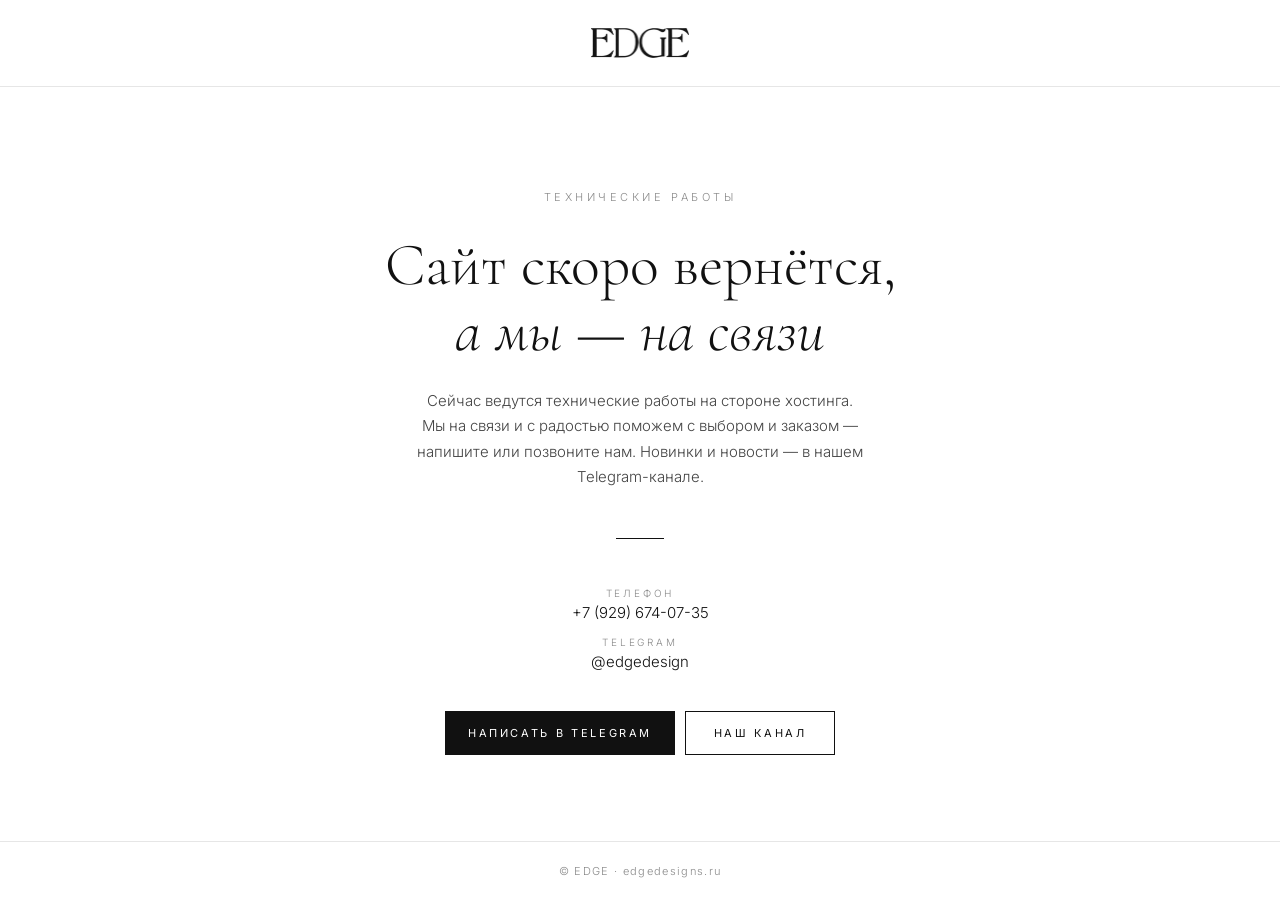
==== index.html @ c00a88f0 "Use EDGE logo image in header" ====
<!doctype html>
<html lang="ru">
<head>
<meta charset="utf-8">
<meta name="viewport" content="width=device-width, initial-scale=1">
<title>EDGE — сайт скоро вернётся</title>
<meta name="description" content="EDGE — бренд женской одежды. Сайт временно на технических работах, мы на связи.">
<link rel="preconnect" href="https://fonts.googleapis.com">
<link rel="preconnect" href="https://fonts.gstatic.com" crossorigin>
<link href="https://fonts.googleapis.com/css2?family=Cormorant+Garamond:wght@300;400;500&family=Inter:wght@300;400;500&display=swap" rel="stylesheet">
<style>
  :root {
    --bg: #ffffff;
    --ink: #111111;
    --muted: #8a8a8a;
    --line: #e6e6e6;
    --serif: "Cormorant Garamond", "Times New Roman", Georgia, serif;
    --sans: "Inter", -apple-system, "Segoe UI", Roboto, Arial, sans-serif;
  }
  * { box-sizing: border-box; margin: 0; padding: 0; }
  html, body { height: 100%; }
  body {
    background: var(--bg);
    color: var(--ink);
    font-family: var(--sans);
    font-weight: 300;
    -webkit-font-smoothing: antialiased;
    display: flex;
    flex-direction: column;
    min-height: 100vh;
  }
  a { color: inherit; text-decoration: none; }

  header {
    display: flex;
    justify-content: center;
    padding: 28px 16px;
    border-bottom: 1px solid var(--line);
  }
  .logo { display: block; line-height: 0; }
  .logo img { display: block; height: 30px; width: auto; }

  main {
    flex: 1;
    display: flex;
    flex-direction: column;
    align-items: center;
    justify-content: center;
    text-align: center;
    padding: 72px 16px 56px;
  }
  .eyebrow {
    font-size: 11px;
    letter-spacing: 0.32em;
    text-transform: uppercase;
    color: var(--muted);
    margin-bottom: 28px;
  }
  h1 {
    font-family: var(--serif);
    font-weight: 300;
    font-size: clamp(34px, 6vw, 60px);
    line-height: 1.1;
    max-width: 14em;
  }
  h1 em { font-style: italic; }
  .lead {
    margin-top: 24px;
    max-width: 30em;
    font-size: 15px;
    line-height: 1.7;
    color: #444;
  }
  .rule {
    width: 48px;
    height: 1px;
    background: var(--ink);
    margin: 48px auto;
  }

  /* Контакты. Ненужные пункты просто удалить. */
  .contacts {
    display: grid;
    gap: 14px;
    font-size: 15px;
  }
  .contacts .label {
    display: block;
    font-size: 10px;
    letter-spacing: 0.28em;
    text-transform: uppercase;
    color: var(--muted);
    margin-bottom: 4px;
  }
  .contacts a { border-bottom: 1px solid transparent; transition: border-color .2s; }
  .contacts a:hover { border-color: var(--ink); }

  .buttons {
    display: flex;
    flex-wrap: wrap;
    justify-content: center;
    gap: 10px;
    margin-top: 40px;
  }
  .btn {
    display: inline-block;
    min-width: 150px;
    padding: 14px 22px;
    border: 1px solid var(--ink);
    font-size: 11px;
    font-weight: 400;
    letter-spacing: 0.24em;
    text-transform: uppercase;
    transition: background .2s, color .2s;
  }
  .btn:hover, .btn.primary { background: var(--ink); color: var(--bg); }
  .btn.primary:hover { background: var(--bg); color: var(--ink); }

  footer {
    border-top: 1px solid var(--line);
    padding: 22px 16px;
    text-align: center;
    font-size: 11px;
    letter-spacing: 0.12em;
    color: var(--muted);
  }

  @media (max-width: 480px) {
    header { padding: 22px 16px; }
    .logo img { height: 26px; }
    main { padding: 56px 16px 44px; }
    .rule { margin: 40px auto; }
    .btn { flex: 1 1 100%; }
  }
</style>
</head>
<body>

<header>
  <a class="logo" href="/"><img src="/logo.png" alt="EDGE" width="98" height="30"></a>
</header>

<main>
  <p class="eyebrow">Технические работы</p>
  <h1>Сайт скоро вернётся, <em>а&nbsp;мы&nbsp;—&nbsp;на&nbsp;связи</em></h1>
  <p class="lead">
    Сейчас ведутся технические работы на стороне хостинга. Мы на связи
    и с радостью поможем с выбором и заказом — напишите или позвоните нам.
    Новинки и новости — в нашем Telegram-канале.
  </p>

  <div class="rule"></div>

  <div class="contacts">
    <div>
      <span class="label">Телефон</span>
      <a href="tel:+79296740735">+7 (929) 674-07-35</a>
    </div>
    <div>
      <span class="label">Telegram</span>
      <a href="https://t.me/edgedesign" target="_blank" rel="noopener">@edgedesign</a>
    </div>
  </div>

  <div class="buttons">
    <a class="btn primary" href="https://t.me/edgedesign" target="_blank" rel="noopener">Написать в Telegram</a>
    <a class="btn" href="https://t.me/edge_design" target="_blank" rel="noopener">Наш канал</a>  </div>
</main>

<footer>© EDGE · edgedesigns.ru</footer>

</body>
</html>
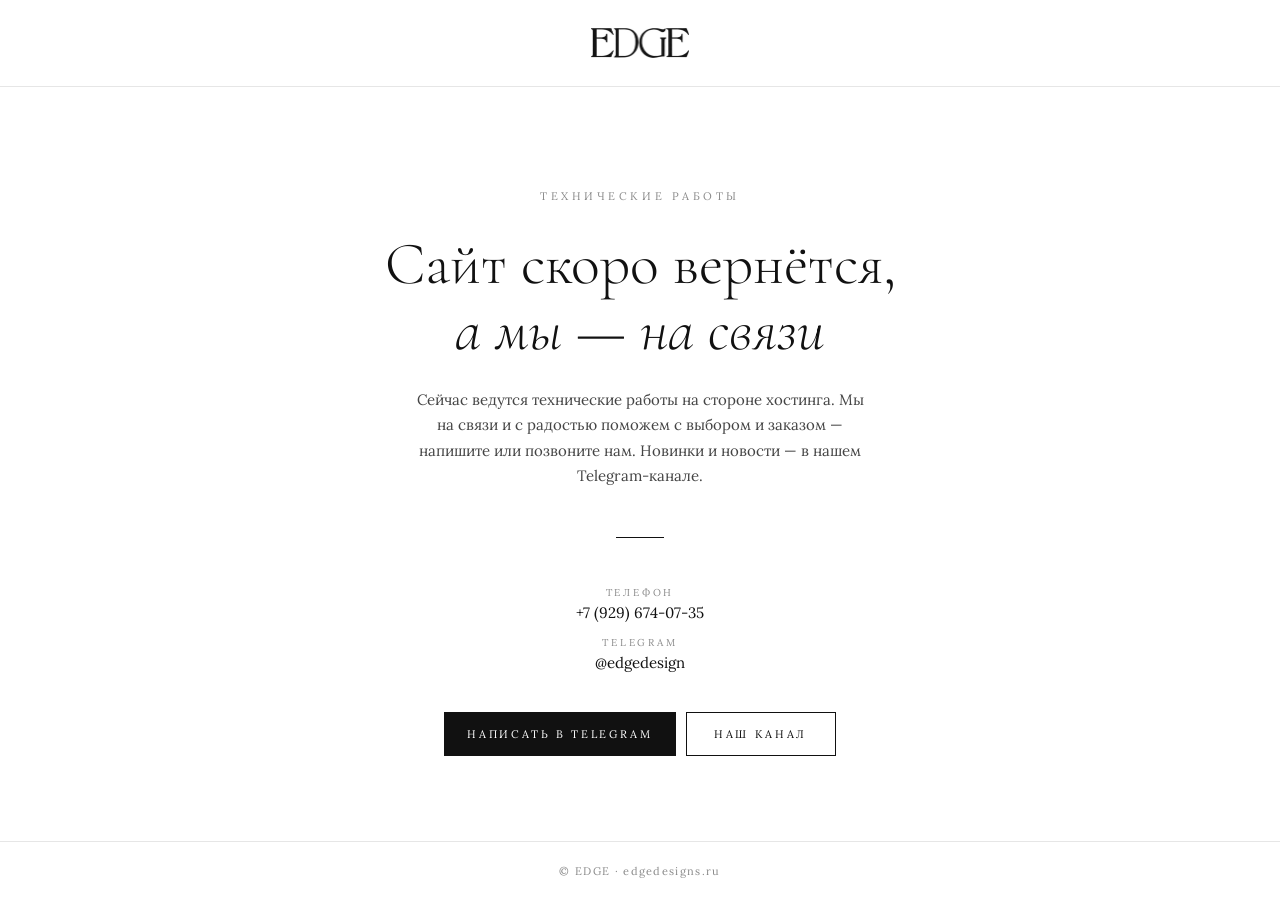
==== commit 29a181bf: "Brand fonts: Lora body, Manuscript headings" ====
--- a/index.html
+++ b/index.html
@@ -7,15 +7,22 @@
 <meta name="description" content="EDGE — бренд женской одежды. Сайт временно на технических работах, мы на связи.">
 <link rel="preconnect" href="https://fonts.googleapis.com">
 <link rel="preconnect" href="https://fonts.gstatic.com" crossorigin>
-<link href="https://fonts.googleapis.com/css2?family=Cormorant+Garamond:wght@300;400;500&family=Inter:wght@300;400;500&display=swap" rel="stylesheet">
+<link href="https://fonts.googleapis.com/css2?family=Cormorant+Garamond:ital,wght@0,300;1,300&family=Lora:ital,wght@0,400;0,500;1,400&display=swap" rel="stylesheet">
 <style>
+  /* Фирменный шрифт заголовков. Файлы положить в /fonts/ — пока их нет, работает запасной Cormorant. */
+  @font-face {
+    font-family: "Manuscript";
+    src: url("/fonts/Manuscript.woff2") format("woff2"),
+         url("/fonts/Manuscript.woff") format("woff");
+    font-display: swap;
+  }
   :root {
     --bg: #ffffff;
     --ink: #111111;
     --muted: #8a8a8a;
     --line: #e6e6e6;
-    --serif: "Cormorant Garamond", "Times New Roman", Georgia, serif;
-    --sans: "Inter", -apple-system, "Segoe UI", Roboto, Arial, sans-serif;
+    --serif: "Manuscript", "Cormorant Garamond", "Times New Roman", Georgia, serif;
+    --sans: "Lora", Georgia, "Times New Roman", serif;
   }
   * { box-sizing: border-box; margin: 0; padding: 0; }
   html, body { height: 100%; }
@@ -23,7 +30,7 @@
     background: var(--bg);
     color: var(--ink);
     font-family: var(--sans);
-    font-weight: 300;
+    font-weight: 400;
     -webkit-font-smoothing: antialiased;
     display: flex;
     flex-direction: column;
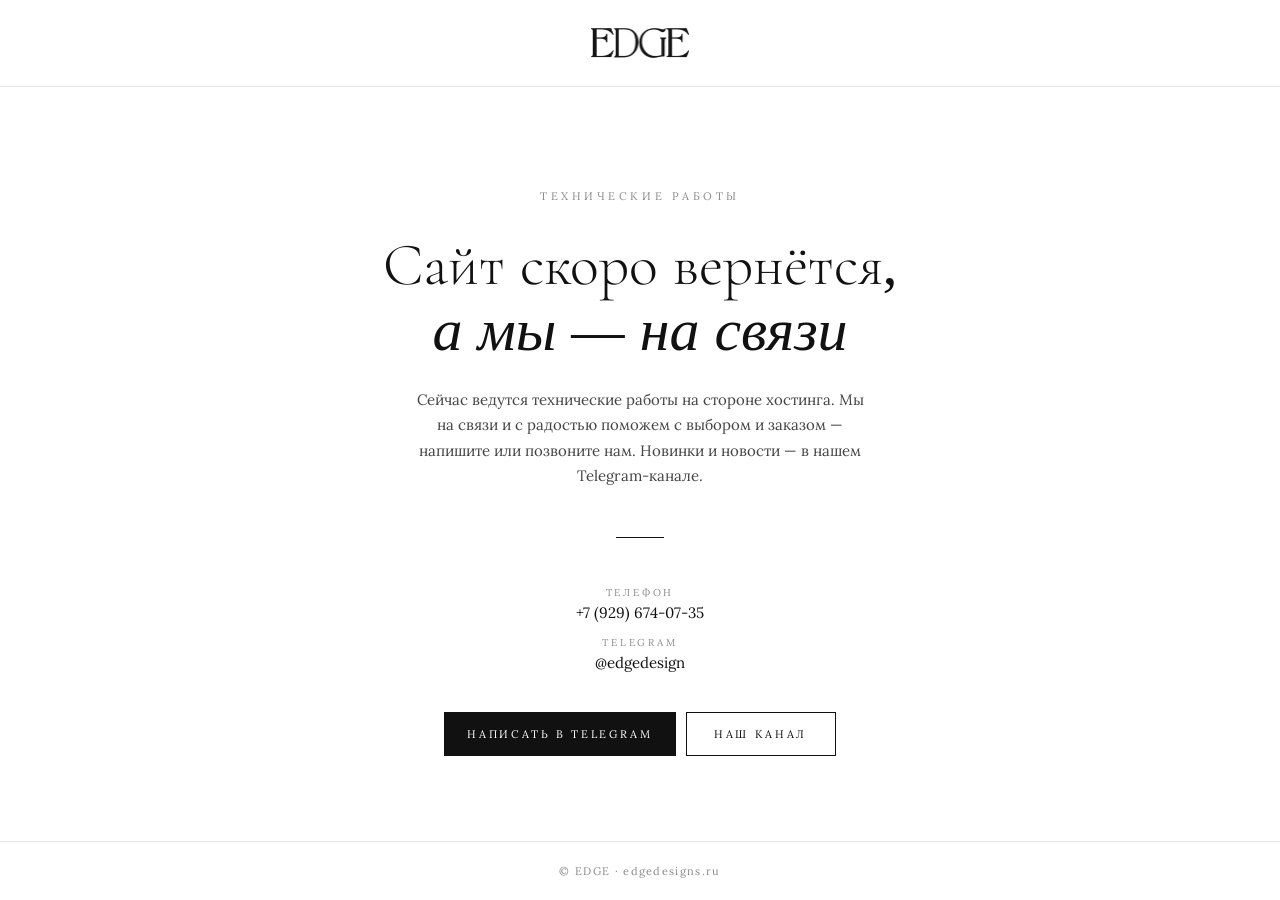
==== commit 36706c43: "Self-host Lora and Cormorant fonts" ====
--- a/index.html
+++ b/index.html
@@ -5,9 +5,8 @@
 <meta name="viewport" content="width=device-width, initial-scale=1">
 <title>EDGE — сайт скоро вернётся</title>
 <meta name="description" content="EDGE — бренд женской одежды. Сайт временно на технических работах, мы на связи.">
-<link rel="preconnect" href="https://fonts.googleapis.com">
-<link rel="preconnect" href="https://fonts.gstatic.com" crossorigin>
-<link href="https://fonts.googleapis.com/css2?family=Cormorant+Garamond:ital,wght@0,300;1,300&family=Lora:ital,wght@0,400;0,500;1,400&display=swap" rel="stylesheet">
+<!-- Шрифты лежат на самом сайте, без Google Fonts — так быстрее и надёжнее из РФ -->
+<link rel="stylesheet" href="/fonts/fonts.css">
 <style>
   /* Фирменный шрифт заголовков. Файлы положить в /fonts/ — пока их нет, работает запасной Cormorant. */
   @font-face {
--- a/fonts/fonts.css
+++ b/fonts/fonts.css
@@ -0,0 +1,72 @@
+/* cyrillic */
+@font-face {
+  font-family: 'Cormorant Garamond';
+  font-style: italic;
+  font-weight: 300;
+  font-display: swap;
+  src: url(/fonts/CormorantGaramond-italic-300-cyrillic.woff2) format('woff2');
+  unicode-range: U+0301, U+0400-045F, U+0490-0491, U+04B0-04B1, U+2116;
+}
+/* latin */
+@font-face {
+  font-family: 'Cormorant Garamond';
+  font-style: italic;
+  font-weight: 300;
+  font-display: swap;
+  src: url(/fonts/CormorantGaramond-italic-300-latin.woff2) format('woff2');
+  unicode-range: U+0000-00FF, U+0131, U+0152-0153, U+02BB-02BC, U+02C6, U+02DA, U+02DC, U+0304, U+0308, U+0329, U+2000-206F, U+20AC, U+2122, U+2191, U+2193, U+2212, U+2215, U+FEFF, U+FFFD;
+}
+/* cyrillic */
+@font-face {
+  font-family: 'Cormorant Garamond';
+  font-style: normal;
+  font-weight: 300;
+  font-display: swap;
+  src: url(/fonts/CormorantGaramond-normal-300-cyrillic.woff2) format('woff2');
+  unicode-range: U+0301, U+0400-045F, U+0490-0491, U+04B0-04B1, U+2116;
+}
+/* latin */
+@font-face {
+  font-family: 'Cormorant Garamond';
+  font-style: normal;
+  font-weight: 300;
+  font-display: swap;
+  src: url(/fonts/CormorantGaramond-normal-300-latin.woff2) format('woff2');
+  unicode-range: U+0000-00FF, U+0131, U+0152-0153, U+02BB-02BC, U+02C6, U+02DA, U+02DC, U+0304, U+0308, U+0329, U+2000-206F, U+20AC, U+2122, U+2191, U+2193, U+2212, U+2215, U+FEFF, U+FFFD;
+}
+/* cyrillic */
+@font-face {
+  font-family: 'Lora';
+  font-style: italic;
+  font-weight: 400;
+  font-display: swap;
+  src: url(/fonts/Lora-italic-400-cyrillic.woff2) format('woff2');
+  unicode-range: U+0301, U+0400-045F, U+0490-0491, U+04B0-04B1, U+2116;
+}
+/* latin */
+@font-face {
+  font-family: 'Lora';
+  font-style: italic;
+  font-weight: 400;
+  font-display: swap;
+  src: url(/fonts/Lora-italic-400-latin.woff2) format('woff2');
+  unicode-range: U+0000-00FF, U+0131, U+0152-0153, U+02BB-02BC, U+02C6, U+02DA, U+02DC, U+0304, U+0308, U+0329, U+2000-206F, U+20AC, U+2122, U+2191, U+2193, U+2212, U+2215, U+FEFF, U+FFFD;
+}
+/* cyrillic */
+@font-face {
+  font-family: 'Lora';
+  font-style: normal;
+  font-weight: 400 500;
+  font-display: swap;
+  src: url(/fonts/Lora-normal-400-500-cyrillic.woff2) format('woff2');
+  unicode-range: U+0301, U+0400-045F, U+0490-0491, U+04B0-04B1, U+2116;
+}
+/* latin */
+@font-face {
+  font-family: 'Lora';
+  font-style: normal;
+  font-weight: 400 500;
+  font-display: swap;
+  src: url(/fonts/Lora-normal-400-500-latin.woff2) format('woff2');
+  unicode-range: U+0000-00FF, U+0131, U+0152-0153, U+02BB-02BC, U+02C6, U+02DA, U+02DC, U+0304, U+0308, U+0329, U+2000-206F, U+20AC, U+2122, U+2191, U+2193, U+2212, U+2215, U+FEFF, U+FFFD;
+}
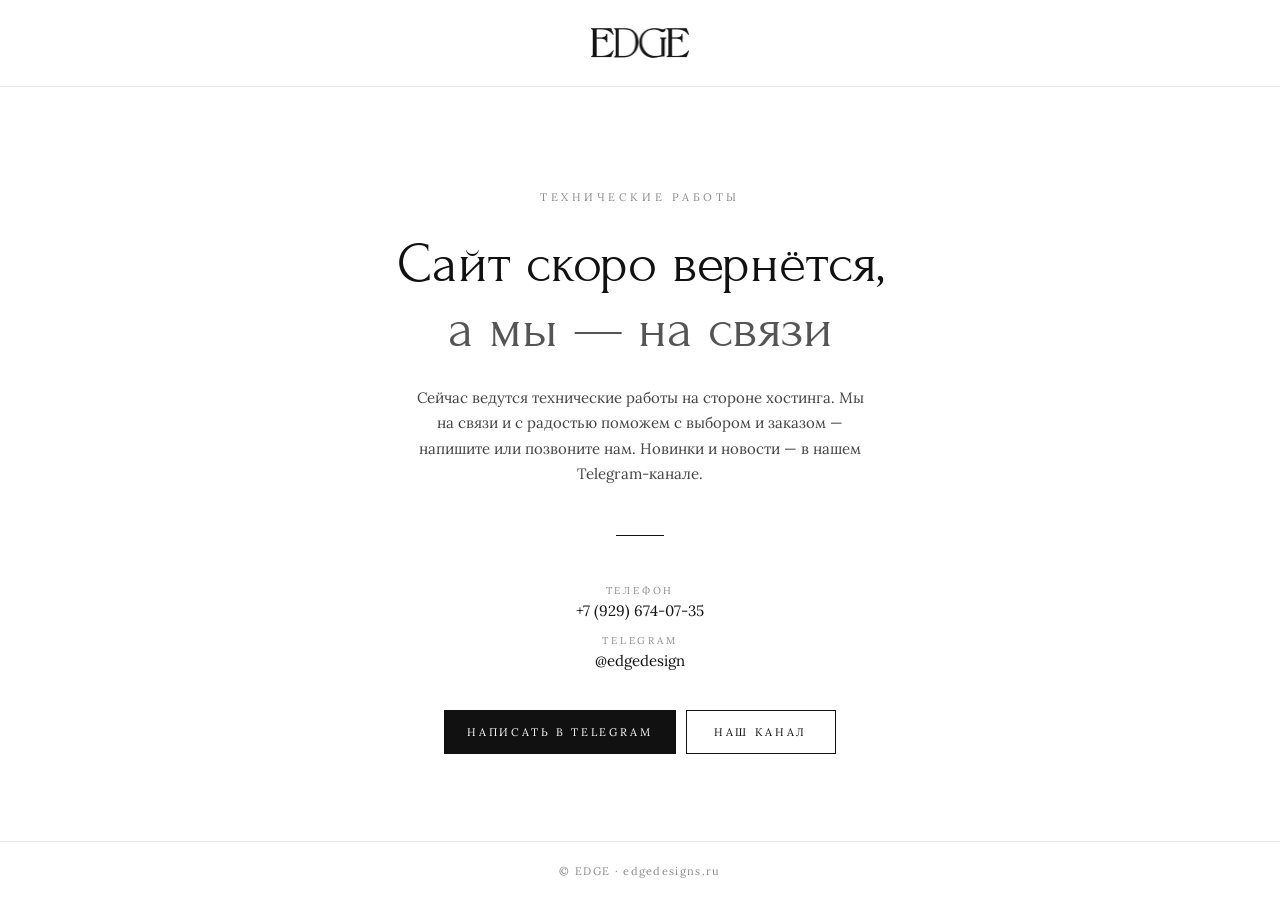
==== commit c4cf627b: "Headings in Forum, drop Cormorant" ====
--- a/index.html
+++ b/index.html
@@ -8,19 +8,12 @@
 <!-- Шрифты лежат на самом сайте, без Google Fonts — так быстрее и надёжнее из РФ -->
 <link rel="stylesheet" href="/fonts/fonts.css">
 <style>
-  /* Фирменный шрифт заголовков. Файлы положить в /fonts/ — пока их нет, работает запасной Cormorant. */
-  @font-face {
-    font-family: "Manuscript";
-    src: url("/fonts/Manuscript.woff2") format("woff2"),
-         url("/fonts/Manuscript.woff") format("woff");
-    font-display: swap;
-  }
   :root {
     --bg: #ffffff;
     --ink: #111111;
     --muted: #8a8a8a;
     --line: #e6e6e6;
-    --serif: "Manuscript", "Cormorant Garamond", "Times New Roman", Georgia, serif;
+    --serif: "Forum", "Times New Roman", Georgia, serif;
     --sans: "Lora", Georgia, "Times New Roman", serif;
   }
   * { box-sizing: border-box; margin: 0; padding: 0; }
@@ -64,12 +57,12 @@
   }
   h1 {
     font-family: var(--serif);
-    font-weight: 300;
-    font-size: clamp(34px, 6vw, 60px);
-    line-height: 1.1;
+    font-weight: 400;
+    font-size: clamp(32px, 5.6vw, 56px);
+    line-height: 1.15;
     max-width: 14em;
   }
-  h1 em { font-style: italic; }
+  h1 em { font-style: normal; color: #555; } /* у Forum нет курсива */
   .lead {
     margin-top: 24px;
     max-width: 30em;
--- a/fonts/fonts.css
+++ b/fonts/fonts.css
@@ -1,37 +1,19 @@
 /* cyrillic */
 @font-face {
-  font-family: 'Cormorant Garamond';
-  font-style: italic;
-  font-weight: 300;
+  font-family: 'Forum';
+  font-style: normal;
+  font-weight: 400;
   font-display: swap;
-  src: url(/fonts/CormorantGaramond-italic-300-cyrillic.woff2) format('woff2');
+  src: url(/fonts/Forum-normal-400-cyrillic.woff2) format('woff2');
   unicode-range: U+0301, U+0400-045F, U+0490-0491, U+04B0-04B1, U+2116;
 }
 /* latin */
 @font-face {
-  font-family: 'Cormorant Garamond';
-  font-style: italic;
-  font-weight: 300;
+  font-family: 'Forum';
+  font-style: normal;
+  font-weight: 400;
   font-display: swap;
-  src: url(/fonts/CormorantGaramond-italic-300-latin.woff2) format('woff2');
-  unicode-range: U+0000-00FF, U+0131, U+0152-0153, U+02BB-02BC, U+02C6, U+02DA, U+02DC, U+0304, U+0308, U+0329, U+2000-206F, U+20AC, U+2122, U+2191, U+2193, U+2212, U+2215, U+FEFF, U+FFFD;
-}
-/* cyrillic */
-@font-face {
-  font-family: 'Cormorant Garamond';
-  font-style: normal;
-  font-weight: 300;
-  font-display: swap;
-  src: url(/fonts/CormorantGaramond-normal-300-cyrillic.woff2) format('woff2');
-  unicode-range: U+0301, U+0400-045F, U+0490-0491, U+04B0-04B1, U+2116;
-}
-/* latin */
-@font-face {
-  font-family: 'Cormorant Garamond';
-  font-style: normal;
-  font-weight: 300;
-  font-display: swap;
-  src: url(/fonts/CormorantGaramond-normal-300-latin.woff2) format('woff2');
+  src: url(/fonts/Forum-normal-400-latin.woff2) format('woff2');
   unicode-range: U+0000-00FF, U+0131, U+0152-0153, U+02BB-02BC, U+02C6, U+02DA, U+02DC, U+0304, U+0308, U+0329, U+2000-206F, U+20AC, U+2122, U+2191, U+2193, U+2212, U+2215, U+FEFF, U+FFFD;
 }
 /* cyrillic */
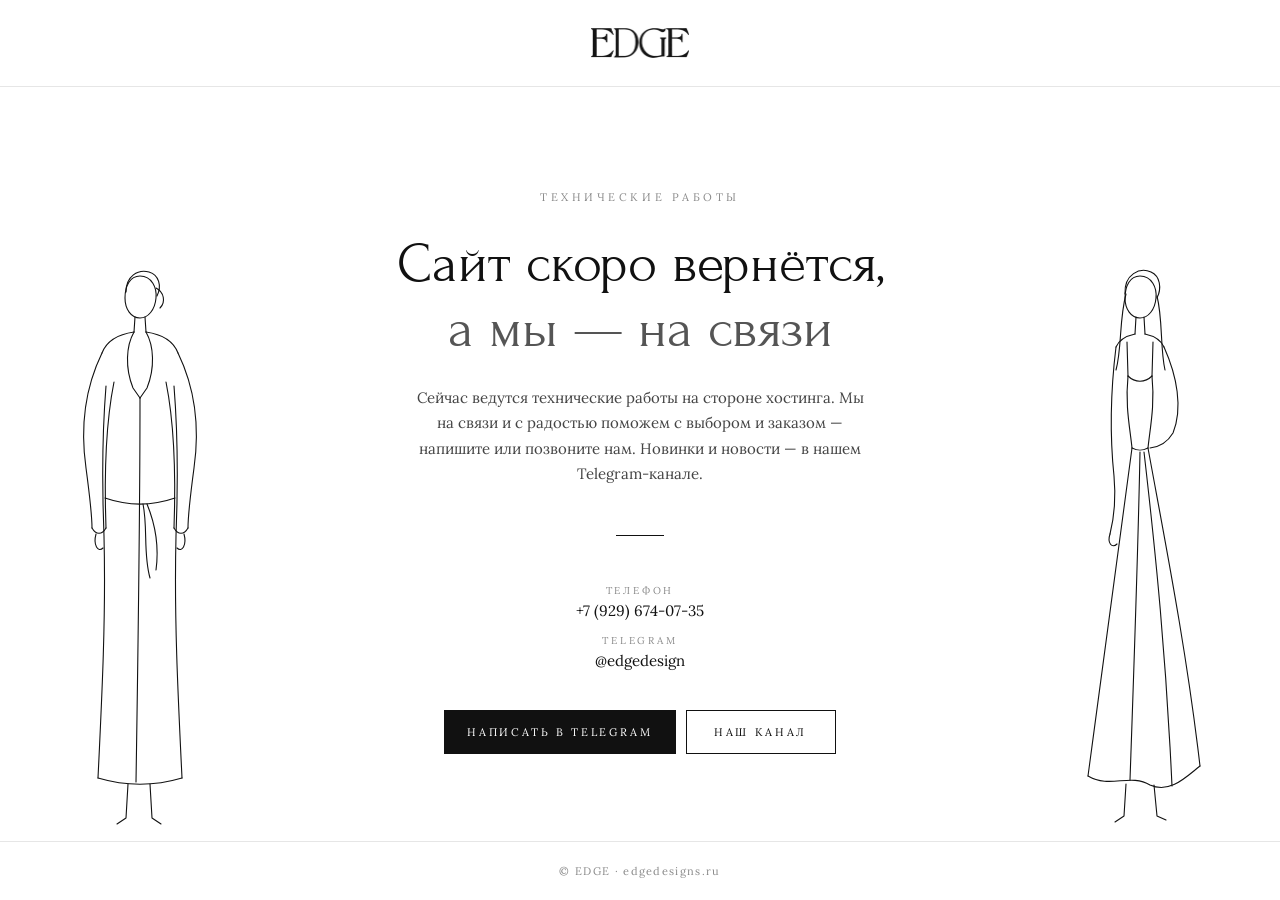
==== commit 06c382be: "Add line-art models drawn on load" ====
--- a/index.html
+++ b/index.html
@@ -124,6 +124,38 @@
     color: var(--muted);
   }
 
+  /* Линейные фигуры по бокам, «рисуются ручкой» при открытии */
+  .figure {
+    position: fixed;
+    bottom: 64px;
+    height: min(72vh, 600px);
+    width: auto;
+    pointer-events: none;
+    opacity: 0;
+    z-index: 0;
+  }
+  .figure.left  { left: max(24px, calc(50% - 600px)); }
+  .figure.right { right: max(24px, calc(50% - 600px)); }
+  .figure.go { opacity: 1; }
+  .figure path {
+    fill: none;
+    stroke: var(--ink);
+    stroke-width: 1.1;
+    stroke-linecap: round;
+    stroke-linejoin: round;
+    vector-effect: non-scaling-stroke;
+    stroke-dasharray: 1;
+    stroke-dashoffset: 1;
+  }
+  .figure.go path { animation: draw 1.6s cubic-bezier(.45, 0, .25, 1) forwards; }
+  @keyframes draw { to { stroke-dashoffset: 0; } }
+  main, header, footer { position: relative; z-index: 1; }
+  @media (max-width: 1080px) { .figure { display: none; } }
+  @media (prefers-reduced-motion: reduce) {
+    .figure path { stroke-dashoffset: 0; }
+    .figure.go path { animation: none; }
+  }
+
   @media (max-width: 480px) {
     header { padding: 22px 16px; }
     .logo img { height: 26px; }
@@ -168,5 +200,74 @@
 
 <footer>© EDGE · edgedesigns.ru</footer>
 
+<!-- Модель в длинном пальто с поясом и фигурным рукавом -->
+<svg class="figure left" viewBox="0 0 200 600" aria-hidden="true">
+  <path d="M100 40 C112 40 117 52 116 62 C115 74 108 82 100 82 C91 82 85 73 85 62 C85 50 90 40 100 40"/>
+  <path d="M86 56 C86 40 98 33 109 36 C119 39 122 50 117 60"/>
+  <path d="M116 52 C124 56 126 66 120 72"/>
+  <path d="M95 81 L94 96"/>
+  <path d="M105 81 L106 96"/>
+  <path d="M94 96 C80 98 67 104 62 117"/>
+  <path d="M106 96 C120 98 133 104 138 117"/>
+  <path d="M94 96 C86 110 85 132 93 152 L100 162"/>
+  <path d="M106 96 C114 110 115 132 107 152 L100 162"/>
+  <path d="M100 162 C100 290 98 420 96 546"/>
+  <path d="M62 117 C46 150 40 190 46 232 C50 262 52 278 52 292"/>
+  <path d="M74 146 C66 186 64 236 66 292"/>
+  <path d="M52 292 C56 299 62 299 66 292"/>
+  <path d="M56 298 C53 309 58 317 63 312"/>
+  <path d="M138 117 C154 150 160 190 154 232 C150 262 148 278 148 292"/>
+  <path d="M126 146 C134 186 136 236 134 292"/>
+  <path d="M148 292 C144 299 138 299 134 292"/>
+  <path d="M144 298 C147 309 142 317 137 312"/>
+  <path d="M66 150 C62 200 62 250 64 300 C66 380 62 460 58 542"/>
+  <path d="M134 150 C138 200 138 250 136 300 C134 380 138 460 142 542"/>
+  <path d="M65 262 C88 270 112 270 135 262"/>
+  <path d="M103 268 C108 292 103 318 110 342"/>
+  <path d="M107 268 C116 290 119 312 116 334"/>
+  <path d="M58 542 C85 550 115 550 142 542"/>
+  <path d="M88 548 L86 582 L77 588"/>
+  <path d="M110 548 L112 582 L121 588"/>
+</svg>
+
+<!-- Модель в платье-комбинации с летящей юбкой -->
+<svg class="figure right" viewBox="0 0 200 600" aria-hidden="true">
+  <path d="M100 40 C112 40 117 52 116 62 C115 74 108 82 100 82 C91 82 85 73 85 62 C85 50 90 40 100 40"/>
+  <path d="M85 58 C84 38 100 31 111 36 C120 40 122 52 117 62"/>
+  <path d="M86 58 C79 84 82 112 76 134"/>
+  <path d="M117 60 C123 84 120 112 125 134"/>
+  <path d="M96 81 L95 98"/>
+  <path d="M104 81 L105 98"/>
+  <path d="M95 98 C86 100 79 104 76 111"/>
+  <path d="M105 98 C114 100 121 104 124 111"/>
+  <path d="M87 106 L88 140"/>
+  <path d="M113 106 L112 140"/>
+  <path d="M88 140 C95 147 105 147 112 140"/>
+  <path d="M88 140 C85 170 90 192 92 212"/>
+  <path d="M112 140 C115 170 110 192 108 212"/>
+  <path d="M92 212 C98 215 102 215 108 212"/>
+  <path d="M76 111 C70 160 70 202 74 240 C76 262 74 282 70 298"/>
+  <path d="M70 298 C67 307 72 313 77 308"/>
+  <path d="M124 111 C137 140 143 172 133 197 C127 207 119 211 110 212"/>
+  <path d="M92 212 C80 300 64 420 48 540"/>
+  <path d="M108 212 C124 300 146 410 160 530"/>
+  <path d="M100 216 C98 320 94 430 90 544"/>
+  <path d="M104 216 C116 320 126 420 132 550"/>
+  <path d="M48 540 C70 553 90 537 110 549 C130 558 146 541 160 530"/>
+  <path d="M86 548 L84 580 L75 586"/>
+  <path d="M114 549 L117 580 L126 584"/>
+</svg>
+
+<script>
+  // Задержки по порядку линий — фигура «рисуется» сверху вниз
+  document.querySelectorAll('.figure').forEach(function (svg, f) {
+    svg.querySelectorAll('path').forEach(function (p, i) {
+      p.setAttribute('pathLength', '1');
+      p.style.animationDelay = (0.3 + f * 0.4 + i * 0.12) + 's';
+    });
+    requestAnimationFrame(function () { svg.classList.add('go'); });
+  });
+</script>
+
 </body>
 </html>
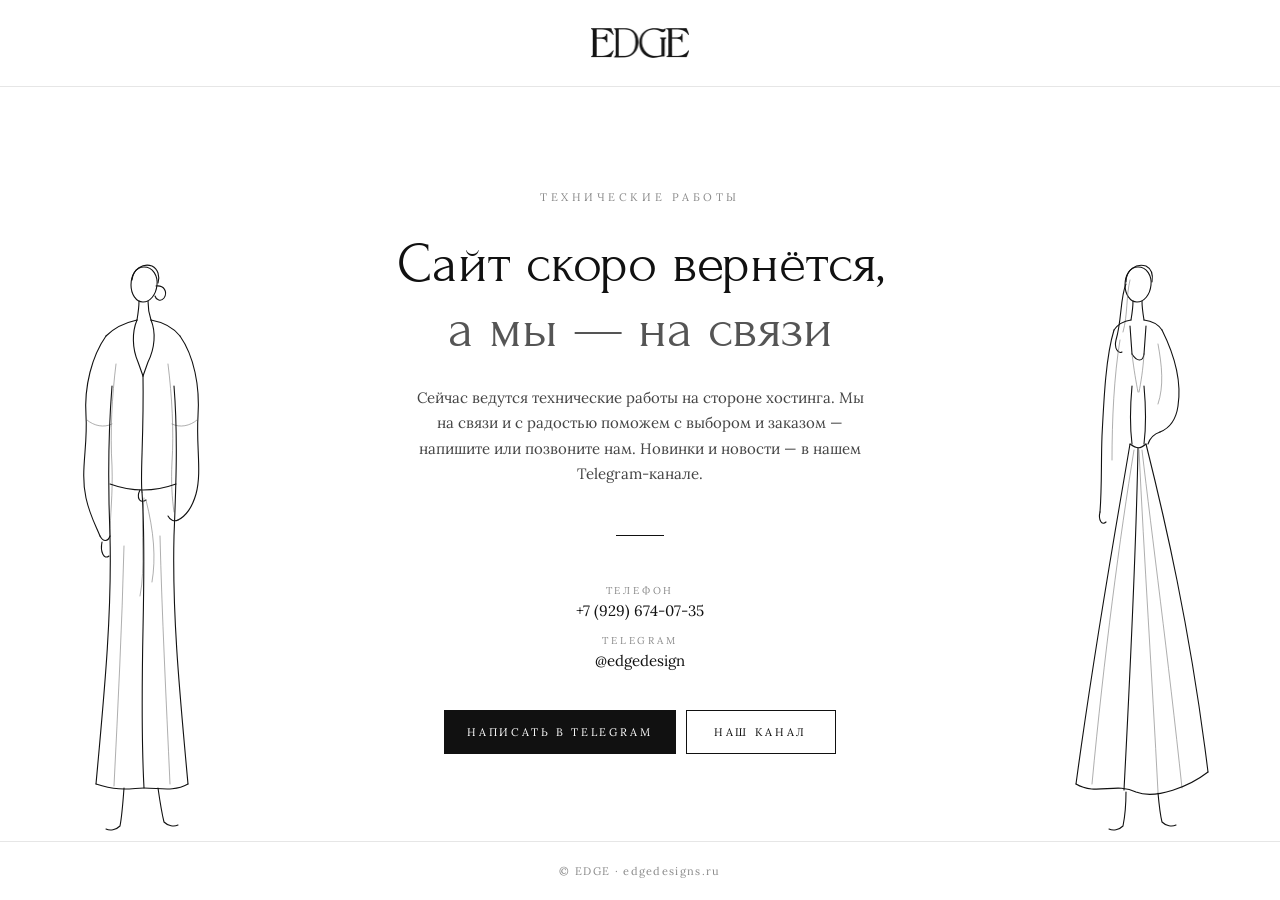
==== commit c2c52a4c: "Redraw line-art models as fashion croquis Co-Authored-By: Claude Sonnet 5.5 <noreply@anthropic.com>" ====
--- a/index.html
+++ b/index.html
@@ -147,6 +147,7 @@
     stroke-dasharray: 1;
     stroke-dashoffset: 1;
   }
+  .figure path.thin { stroke-width: .6; stroke: #777; }
   .figure.go path { animation: draw 1.6s cubic-bezier(.45, 0, .25, 1) forwards; }
   @keyframes draw { to { stroke-dashoffset: 0; } }
   main, header, footer { position: relative; z-index: 1; }
@@ -202,60 +203,87 @@
 
 <!-- Модель в длинном пальто с поясом и фигурным рукавом -->
 <svg class="figure left" viewBox="0 0 200 600" aria-hidden="true">
-  <path d="M100 40 C112 40 117 52 116 62 C115 74 108 82 100 82 C91 82 85 73 85 62 C85 50 90 40 100 40"/>
-  <path d="M86 56 C86 40 98 33 109 36 C119 39 122 50 117 60"/>
-  <path d="M116 52 C124 56 126 66 120 72"/>
-  <path d="M95 81 L94 96"/>
-  <path d="M105 81 L106 96"/>
-  <path d="M94 96 C80 98 67 104 62 117"/>
-  <path d="M106 96 C120 98 133 104 138 117"/>
-  <path d="M94 96 C86 110 85 132 93 152 L100 162"/>
-  <path d="M106 96 C114 110 115 132 107 152 L100 162"/>
-  <path d="M100 162 C100 290 98 420 96 546"/>
-  <path d="M62 117 C46 150 40 190 46 232 C50 262 52 278 52 292"/>
-  <path d="M74 146 C66 186 64 236 66 292"/>
-  <path d="M52 292 C56 299 62 299 66 292"/>
-  <path d="M56 298 C53 309 58 317 63 312"/>
-  <path d="M138 117 C154 150 160 190 154 232 C150 262 148 278 148 292"/>
-  <path d="M126 146 C134 186 136 236 134 292"/>
-  <path d="M148 292 C144 299 138 299 134 292"/>
-  <path d="M144 298 C147 309 142 317 137 312"/>
-  <path d="M66 150 C62 200 62 250 64 300 C66 380 62 460 58 542"/>
-  <path d="M134 150 C138 200 138 250 136 300 C134 380 138 460 142 542"/>
-  <path d="M65 262 C88 270 112 270 135 262"/>
-  <path d="M103 268 C108 292 103 318 110 342"/>
-  <path d="M107 268 C116 290 119 312 116 334"/>
-  <path d="M58 542 C85 550 115 550 142 542"/>
-  <path d="M88 548 L86 582 L77 588"/>
-  <path d="M110 548 L112 582 L121 588"/>
+  <!-- голова, гладкие волосы, низкий пучок -->
+  <path d="M104 31 C113 31 118 40 117 49 C116 59 110 66 103 66 C96 66 91 58 91 49 C91 39 96 31 104 31"/>
+  <path d="M92 44 C93 33 103 27 112 30 C118 33 120 40 118 47"/>
+  <path d="M116 50 C124 49 128 56 124 62 C121 66 116 64 115 60"/>
+  <path d="M99 65 C99 72 98 78 97 84"/>
+  <path d="M108 65 C108 72 109 78 111 84"/>
+  <!-- плечи и шалевый воротник -->
+  <path d="M97 84 C88 86 76 90 66 100"/>
+  <path d="M111 84 C122 86 132 90 140 100"/>
+  <path d="M97 84 C92 96 92 112 98 126 L103 140"/>
+  <path d="M111 84 C116 96 115 112 108 126 L103 140"/>
+  <!-- левый фигурный рукав, объём у локтя -->
+  <path d="M66 100 C52 120 44 150 46 180 C48 210 40 236 46 262 C50 280 56 290 60 300"/>
+  <path class="thin" d="M76 128 C72 160 70 196 72 230 C73 258 70 280 70 300"/>
+  <path class="thin" d="M47 184 C54 190 64 192 72 188"/>
+  <path d="M60 300 C63 306 68 306 70 300"/>
+  <path d="M62 306 C60 316 64 324 69 320"/>
+  <!-- правый рукав, рука в кармане -->
+  <path d="M140 100 C154 120 160 150 158 180 C156 210 162 236 156 258 C152 272 146 280 138 284"/>
+  <path class="thin" d="M128 128 C132 160 134 196 132 226 C131 246 132 262 134 276"/>
+  <path class="thin" d="M157 184 C150 190 140 192 132 188"/>
+  <path d="M138 284 C134 286 130 284 128 280"/>
+  <!-- силуэт пальто -->
+  <path d="M72 150 C68 200 68 250 70 300 C72 380 64 460 56 548"/>
+  <path d="M134 150 C138 200 136 250 134 300 C132 380 140 460 148 548"/>
+  <!-- пояс с узлом и концами -->
+  <path d="M70 248 C92 256 114 256 136 248"/>
+  <path d="M100 254 C96 262 100 268 106 264"/>
+  <path class="thin" d="M104 262 C100 300 106 330 100 360"/>
+  <path class="thin" d="M106 264 C114 296 116 322 112 346"/>
+  <!-- борт и складки -->
+  <path d="M103 140 C104 200 100 240 102 256"/>
+  <path d="M102 256 C108 340 98 440 104 552"/>
+  <path class="thin" d="M120 300 C122 380 126 460 130 548"/>
+  <path class="thin" d="M84 310 C82 390 78 470 74 550"/>
+  <path d="M56 548 C80 556 92 552 104 552 C120 552 134 556 148 548"/>
+  <!-- ноги: одна вперёд -->
+  <path d="M84 552 C83 566 82 580 80 590 C76 594 70 595 66 593"/>
+  <path d="M118 552 C120 566 122 578 124 586 C128 590 134 591 138 589"/>
 </svg>
 
 <!-- Модель в платье-комбинации с летящей юбкой -->
 <svg class="figure right" viewBox="0 0 200 600" aria-hidden="true">
-  <path d="M100 40 C112 40 117 52 116 62 C115 74 108 82 100 82 C91 82 85 73 85 62 C85 50 90 40 100 40"/>
-  <path d="M85 58 C84 38 100 31 111 36 C120 40 122 52 117 62"/>
-  <path d="M86 58 C79 84 82 112 76 134"/>
-  <path d="M117 60 C123 84 120 112 125 134"/>
-  <path d="M96 81 L95 98"/>
-  <path d="M104 81 L105 98"/>
-  <path d="M95 98 C86 100 79 104 76 111"/>
-  <path d="M105 98 C114 100 121 104 124 111"/>
-  <path d="M87 106 L88 140"/>
-  <path d="M113 106 L112 140"/>
-  <path d="M88 140 C95 147 105 147 112 140"/>
-  <path d="M88 140 C85 170 90 192 92 212"/>
-  <path d="M112 140 C115 170 110 192 108 212"/>
-  <path d="M92 212 C98 215 102 215 108 212"/>
-  <path d="M76 111 C70 160 70 202 74 240 C76 262 74 282 70 298"/>
-  <path d="M70 298 C67 307 72 313 77 308"/>
-  <path d="M124 111 C137 140 143 172 133 197 C127 207 119 211 110 212"/>
-  <path d="M92 212 C80 300 64 420 48 540"/>
-  <path d="M108 212 C124 300 146 410 160 530"/>
-  <path d="M100 216 C98 320 94 430 90 544"/>
-  <path d="M104 216 C116 320 126 420 132 550"/>
-  <path d="M48 540 C70 553 90 537 110 549 C130 558 146 541 160 530"/>
-  <path d="M86 548 L84 580 L75 586"/>
-  <path d="M114 549 L117 580 L126 584"/>
+  <!-- голова, длинные волосы на одну сторону -->
+  <path d="M98 31 C107 31 112 40 111 49 C110 59 104 66 97 66 C90 66 85 58 85 49 C85 39 90 31 98 31"/>
+  <path d="M86 46 C86 34 96 27 106 30 C112 33 113 40 112 46"/>
+  <path d="M86 48 C80 62 82 84 76 104 C74 112 78 118 82 116"/>
+  <path class="thin" d="M90 44 C86 60 88 78 83 96"/>
+  <path d="M93 65 C93 72 92 78 91 84"/>
+  <path d="M102 65 C102 72 103 78 104 84"/>
+  <!-- плечи, бретели, драпированный вырез -->
+  <path d="M91 84 C84 85 78 88 74 94"/>
+  <path d="M104 84 C112 85 118 88 122 94"/>
+  <path d="M90 90 L92 118"/>
+  <path d="M106 90 L104 118"/>
+  <path d="M92 118 C97 126 103 126 104 118"/>
+  <path class="thin" d="M92 118 C94 134 96 146 98 156"/>
+  <path class="thin" d="M104 118 C103 134 101 146 99 156"/>
+  <!-- левая рука вдоль тела -->
+  <path d="M74 94 C66 120 64 160 62 200 C61 226 62 250 60 276"/>
+  <path class="thin" d="M80 104 C74 140 72 184 72 224"/>
+  <path d="M60 276 C58 284 62 290 66 286"/>
+  <!-- правая рука на бедре -->
+  <path d="M122 94 C134 118 142 144 138 170 C136 184 130 192 120 196"/>
+  <path class="thin" d="M118 108 C122 130 124 150 118 168"/>
+  <path d="M120 196 C114 198 110 202 108 208"/>
+  <!-- корсаж и талия -->
+  <path d="M92 150 C90 172 90 192 92 208"/>
+  <path d="M104 150 C106 172 106 192 104 208"/>
+  <path d="M90 208 C97 213 100 213 106 208"/>
+  <!-- летящая юбка с косым кроем -->
+  <path d="M90 208 C78 280 56 400 36 548"/>
+  <path d="M106 208 C124 280 150 390 168 536"/>
+  <path d="M98 212 C96 320 90 440 84 554"/>
+  <path class="thin" d="M94 214 C80 300 64 420 52 548"/>
+  <path class="thin" d="M102 214 C112 300 128 420 142 552"/>
+  <path class="thin" d="M99 214 C104 320 112 440 118 556"/>
+  <path d="M36 548 C56 560 76 546 96 556 C116 564 150 550 168 536"/>
+  <!-- ноги -->
+  <path d="M86 556 C86 568 85 580 83 590 C79 594 73 595 69 593"/>
+  <path d="M118 557 C119 568 120 578 122 586 C126 590 132 591 136 589"/>
 </svg>
 
 <script>
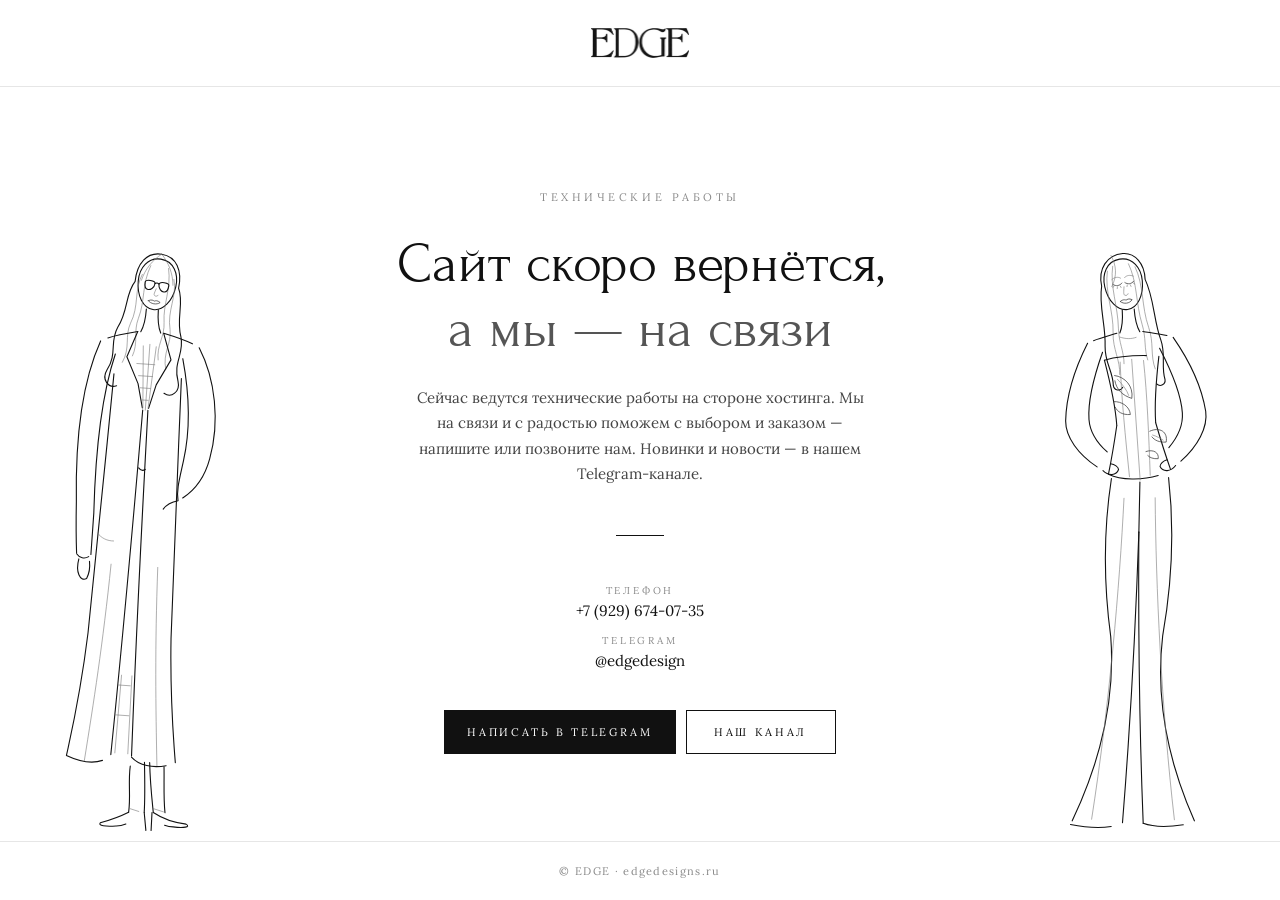
==== commit 6de5cf14: "Silhouettes from EDGE pieces: faces, wavy hair, waist lean Co-Authored-By: Claude Sonnet 5.5 <norepl" ====
--- a/index.html
+++ b/index.html
@@ -148,7 +148,8 @@
     stroke-dashoffset: 1;
   }
   .figure path.thin { stroke-width: .6; stroke: #777; }
-  .figure.go path { animation: draw 1.6s cubic-bezier(.45, 0, .25, 1) forwards; }
+  .figure path.lace { stroke-width: .8; stroke: #444; }
+  .figure.go path { animation: draw 1.2s cubic-bezier(.45, 0, .25, 1) forwards; }
   @keyframes draw { to { stroke-dashoffset: 0; } }
   main, header, footer { position: relative; z-index: 1; }
   @media (max-width: 1080px) { .figure { display: none; } }
@@ -201,89 +202,155 @@
 
 <footer>© EDGE · edgedesigns.ru</footer>
 
-<!-- Модель в длинном пальто с поясом и фигурным рукавом -->
-<svg class="figure left" viewBox="0 0 200 600" aria-hidden="true">
-  <!-- голова, гладкие волосы, низкий пучок -->
-  <path d="M104 31 C113 31 118 40 117 49 C116 59 110 66 103 66 C96 66 91 58 91 49 C91 39 96 31 104 31"/>
-  <path d="M92 44 C93 33 103 27 112 30 C118 33 120 40 118 47"/>
-  <path d="M116 50 C124 49 128 56 124 62 C121 66 116 64 115 60"/>
-  <path d="M99 65 C99 72 98 78 97 84"/>
-  <path d="M108 65 C108 72 109 78 111 84"/>
-  <!-- плечи и шалевый воротник -->
-  <path d="M97 84 C88 86 76 90 66 100"/>
-  <path d="M111 84 C122 86 132 90 140 100"/>
-  <path d="M97 84 C92 96 92 112 98 126 L103 140"/>
-  <path d="M111 84 C116 96 115 112 108 126 L103 140"/>
-  <!-- левый фигурный рукав, объём у локтя -->
-  <path d="M66 100 C52 120 44 150 46 180 C48 210 40 236 46 262 C50 280 56 290 60 300"/>
-  <path class="thin" d="M76 128 C72 160 70 196 72 230 C73 258 70 280 70 300"/>
-  <path class="thin" d="M47 184 C54 190 64 192 72 188"/>
-  <path d="M60 300 C63 306 68 306 70 300"/>
-  <path d="M62 306 C60 316 64 324 69 320"/>
-  <!-- правый рукав, рука в кармане -->
-  <path d="M140 100 C154 120 160 150 158 180 C156 210 162 236 156 258 C152 272 146 280 138 284"/>
-  <path class="thin" d="M128 128 C132 160 134 196 132 226 C131 246 132 262 134 276"/>
-  <path class="thin" d="M157 184 C150 190 140 192 132 188"/>
-  <path d="M138 284 C134 286 130 284 128 280"/>
-  <!-- силуэт пальто -->
-  <path d="M72 150 C68 200 68 250 70 300 C72 380 64 460 56 548"/>
-  <path d="M134 150 C138 200 136 250 134 300 C132 380 140 460 148 548"/>
-  <!-- пояс с узлом и концами -->
-  <path d="M70 248 C92 256 114 256 136 248"/>
-  <path d="M100 254 C96 262 100 268 106 264"/>
-  <path class="thin" d="M104 262 C100 300 106 330 100 360"/>
-  <path class="thin" d="M106 264 C114 296 116 322 112 346"/>
-  <!-- борт и складки -->
-  <path d="M103 140 C104 200 100 240 102 256"/>
-  <path d="M102 256 C108 340 98 440 104 552"/>
-  <path class="thin" d="M120 300 C122 380 126 460 130 548"/>
-  <path class="thin" d="M84 310 C82 390 78 470 74 550"/>
-  <path d="M56 548 C80 556 92 552 104 552 C120 552 134 556 148 548"/>
-  <!-- ноги: одна вперёд -->
-  <path d="M84 552 C83 566 82 580 80 590 C76 594 70 595 66 593"/>
-  <path d="M118 552 C120 566 122 578 124 586 C128 590 134 591 138 589"/>
+<!-- Силуэты по вещам EDGE: длинное чёрное пальто с клетчатым комплектом; корсет «Грань» и брюки клёш -->
+<svg class="figure left" viewBox="0 0 200 600" aria-hidden="true"><g class="pose" transform="rotate(4 100 250)">
+  
+  <!-- Длинное чёрное пальто поверх клетчатого комплекта, шпильки с ремешками -->
+  <!-- голова: очки, волнистые тёмные волосы с пробором -->
+  <g transform="rotate(5 100 80)">
+  <path d="M100 22 C113 22 120 34 119 47 C118 62 110 73 100 73 C90 73 82 62 81 47 C80 34 87 22 100 22"/>
+  <path d="M100 17 C85 17 77 30 78 48 C70 62 76 78 68 96 C62 112 72 122 64 140 C60 150 68 158 76 154"/>
+  <path d="M100 17 C115 17 123 30 122 48 C130 62 124 78 132 96 C138 112 128 122 136 140 C140 150 132 158 124 154"/>
+  <path class="thin" d="M100 17 C92 24 86 34 84 46"/>
+  <path class="thin" d="M100 17 C108 24 114 34 116 46"/>
+  <path class="thin" d="M84 40 C78 56 86 72 80 90 C76 104 84 114 78 130"/>
+  <path class="thin" d="M91 30 C85 50 91 66 87 84 C84 98 91 108 87 122"/>
+  <path class="thin" d="M116 40 C122 56 114 72 120 90 C124 104 116 114 122 130"/>
+  <path class="thin" d="M109 30 C115 50 109 66 113 84 C116 98 109 108 113 122"/>
+  <path d="M88 47 C88 44 98 44 98 47 C98 52 94 54 92 54 C89 54 88 51 88 47"/>
+  <path d="M102 47 C102 44 112 44 112 47 C112 51 111 54 108 54 C106 54 102 52 102 47"/>
+  <path d="M98 47 C99 46 101 46 102 47"/>
+  <path class="thin" d="M100 52 C99 56 98 58 99.5 59 C101 60 102.5 59 103 58"/>
+  <path class="lace" d="M94 65 C97 63 99 64 100 64.5 C101 64 103 63 106 65 C103 68 97 68 94 65"/>
+  </g>
+  <path d="M94 73 C94 82 93 90 90 96"/>
+  <path d="M106 73 C106 82 107 90 110 96"/>
+  <g transform="translate(100 0) scale(1.3 1) translate(-100 0)">
+  <!-- плечи и воротник с лацканами -->
+  <path d="M90 96 C80 99 70 102 62 108"/>
+  <path d="M110 96 C120 99 130 102 138 108"/>
+  <path d="M90 96 L83 122 L93 148 L98 174"/>
+  <path d="M110 96 L117 122 L107 148 L102 174"/>
+  <!-- клетчатый топ в проёме -->
+  <path class="thin" d="M91 128 L109 128"/>
+  <path class="thin" d="M93 140 L107 140"/>
+  <path class="thin" d="M95 152 L105 152"/>
+  <path class="thin" d="M97 164 L103 164"/>
+  <path class="thin" d="M95 110 L98 172"/>
+  <path class="thin" d="M100 108 L100 174"/>
+  <path class="thin" d="M105 110 L102 172"/>
+  <!-- левый рукав, рука вдоль тела -->
+  <path d="M62 108 C50 150 48 210 52 270 C53 295 54 310 55 322"/>
+  <path d="M74 120 C66 160 64 220 66 280 C66 300 66 312 66 322"/>
+  <path d="M55 322 C58 327 63 327 66 322"/>
+  <path d="M57 327 C55 340 59 350 64 346 C66 340 66 332 65 327"/>
+  <!-- правый рукав, рука на бедре -->
+  <path d="M138 108 C152 138 158 180 152 218 C149 238 142 252 130 262"/>
+  <path d="M126 120 C132 150 136 188 132 222 C130 240 128 252 130 262"/>
+  <path d="M130 262 C124 264 120 268 118 274"/>
+  <!-- корпус и силуэт пальто -->
+  <path d="M74 140 C72 230 70 330 68 400 C66 450 62 490 58 524"/>
+  <path d="M126 140 C128 230 130 330 132 400 C134 450 138 490 142 524"/>
+  <!-- борт пальто, пуговица -->
+  <path d="M98 174 C97 260 95 400 92 520"/>
+  <path d="M102 174 C103 260 105 400 108 520"/>
+  <path d="M98 232 C100 235 102 235 104 232"/>
+  <!-- подол -->
+  <path d="M58 524 C72 531 84 531 92 521"/>
+  <path d="M108 521 C116 531 130 531 142 524"/>
+  <!-- складки и карманы -->
+  <path class="thin" d="M82 330 C80 410 76 470 72 528"/>
+  <path class="thin" d="M118 330 C120 410 124 470 128 528"/>
+  <path class="thin" d="M70 300 C74 306 80 308 86 306"/>
+  <!-- клетчатая юбка под пальто -->
+  <path class="thin" d="M94 450 L106 450"/>
+  <path class="thin" d="M93 480 L107 480"/>
+  <path class="thin" d="M96 440 L95 518"/>
+  <path class="thin" d="M104 440 L105 518"/>
+  <g transform="rotate(-4 100 250)">
+  <!-- ноги и шпильки с ремешками -->
+  <path d="M88 530 C86 546 88 560 86 576"/>
+  <path d="M99 526 C99 546 99 560 98 576"/>
+  <path d="M103 526 C103 546 104 560 105 576"/>
+  <path d="M114 530 C114 546 113 560 114 576"/>
+  <path d="M86 576 C80 580 72 584 64 587 C62 590 68 591 76 590 C82 590 88 586 92 580"/>
+  <path class="thin" d="M86 572 L96 576"/>
+  <path d="M98 576 L99 594"/>
+  <path d="M105 576 C112 582 122 586 130 587 C134 590 128 591 120 590 C114 590 108 586 104 580"/>
+  <path class="thin" d="M105 572 L115 576"/>
+  <path d="M104 576 L103 594"/>
+</g>
+</g>
+</g>
 </svg>
 
-<!-- Модель в платье-комбинации с летящей юбкой -->
-<svg class="figure right" viewBox="0 0 200 600" aria-hidden="true">
-  <!-- голова, длинные волосы на одну сторону -->
-  <path d="M98 31 C107 31 112 40 111 49 C110 59 104 66 97 66 C90 66 85 58 85 49 C85 39 90 31 98 31"/>
-  <path d="M86 46 C86 34 96 27 106 30 C112 33 113 40 112 46"/>
-  <path d="M86 48 C80 62 82 84 76 104 C74 112 78 118 82 116"/>
-  <path class="thin" d="M90 44 C86 60 88 78 83 96"/>
-  <path d="M93 65 C93 72 92 78 91 84"/>
-  <path d="M102 65 C102 72 103 78 104 84"/>
-  <!-- плечи, бретели, драпированный вырез -->
-  <path d="M91 84 C84 85 78 88 74 94"/>
-  <path d="M104 84 C112 85 118 88 122 94"/>
-  <path d="M90 90 L92 118"/>
-  <path d="M106 90 L104 118"/>
-  <path d="M92 118 C97 126 103 126 104 118"/>
-  <path class="thin" d="M92 118 C94 134 96 146 98 156"/>
-  <path class="thin" d="M104 118 C103 134 101 146 99 156"/>
-  <!-- левая рука вдоль тела -->
-  <path d="M74 94 C66 120 64 160 62 200 C61 226 62 250 60 276"/>
-  <path class="thin" d="M80 104 C74 140 72 184 72 224"/>
-  <path d="M60 276 C58 284 62 290 66 286"/>
-  <!-- правая рука на бедре -->
-  <path d="M122 94 C134 118 142 144 138 170 C136 184 130 192 120 196"/>
-  <path class="thin" d="M118 108 C122 130 124 150 118 168"/>
-  <path d="M120 196 C114 198 110 202 108 208"/>
-  <!-- корсаж и талия -->
-  <path d="M92 150 C90 172 90 192 92 208"/>
-  <path d="M104 150 C106 172 106 192 104 208"/>
-  <path d="M90 208 C97 213 100 213 106 208"/>
-  <!-- летящая юбка с косым кроем -->
-  <path d="M90 208 C78 280 56 400 36 548"/>
-  <path d="M106 208 C124 280 150 390 168 536"/>
-  <path d="M98 212 C96 320 90 440 84 554"/>
-  <path class="thin" d="M94 214 C80 300 64 420 52 548"/>
-  <path class="thin" d="M102 214 C112 300 128 420 142 552"/>
-  <path class="thin" d="M99 214 C104 320 112 440 118 556"/>
-  <path d="M36 548 C56 560 76 546 96 556 C116 564 150 550 168 536"/>
-  <!-- ноги -->
-  <path d="M86 556 C86 568 85 580 83 590 C79 594 73 595 69 593"/>
-  <path d="M118 557 C119 568 120 578 122 586 C126 590 132 591 136 589"/>
+<svg class="figure right" viewBox="0 0 200 600" aria-hidden="true"><g class="pose" transform="rotate(-4 100 242)">
+  
+  <!-- Корсет «Грань» из серого твида с кружевом и брюки клёш «Футурина» -->
+  <!-- голова: светлые волосы мягкой волной, закрытые глаза с ресницами -->
+  <g transform="rotate(-5 100 80)">
+  <path d="M100 22 C113 22 120 34 119 47 C118 62 110 73 100 73 C90 73 82 62 81 47 C80 34 87 22 100 22"/>
+  <path d="M104 17 C88 16 77 28 78 46 C72 64 76 86 72 106 C69 122 76 132 74 146 C74 151 80 153 83 149"/>
+  <path d="M104 17 C116 18 124 30 122 46 C128 66 124 88 128 108 C131 124 124 134 126 148 C126 153 120 155 117 151"/>
+  <path class="thin" d="M92 17 C96 28 95 38 88 48"/>
+  <path class="thin" d="M86 32 C80 52 86 72 82 94 C79 110 85 122 82 136"/>
+  <path class="thin" d="M92 28 C86 48 91 68 88 90 C86 104 90 114 88 126"/>
+  <path class="thin" d="M114 32 C120 52 114 72 118 94 C121 110 115 122 118 136"/>
+  <path class="thin" d="M108 28 C114 48 109 68 112 90 C114 104 110 114 112 126"/>
+  <path class="thin" d="M89 41 C92 39 96 39 98 41"/>
+  <path class="thin" d="M102 41 C104 39 108 39 111 41"/>
+  <path class="lace" d="M89.5 46 C92 48.5 96 48.5 98.5 46"/>
+  <path class="thin" d="M90.5 47.5 L89 49 M93.5 49 L93 50.8 M96.5 48.8 L97 50.3"/>
+  <path class="lace" d="M101.5 46 C104 48.5 108 48.5 110.5 46"/>
+  <path class="thin" d="M109.5 47.5 L111 49 M106.5 49 L107 50.8 M103.5 48.8 L103 50.3"/>
+  <path class="thin" d="M100 50 C99 55 98 57.5 99.5 58.5 C101 59.5 102.5 58.5 103 57.5"/>
+  <path class="lace" d="M94 64 C97 62 99 63 100 63.5 C101 63 103 62 106 64 C103 67.5 97 67.5 94 64"/>
+  </g>
+  <path d="M94 73 C94 82 93 90 90 96"/>
+  <path d="M106 73 C106 82 107 90 110 96"/>
+  <g transform="translate(100 0) scale(1.3 1) translate(-100 0)">
+  <!-- плечи и ключицы -->
+  <path d="M90 96 C80 99 72 101 67 104"/>
+  <path d="M110 96 C120 99 128 101 133 104"/>
+  <path class="thin" d="M92 100 C98 103 102 103 108 100"/>
+  <!-- руки на бёдрах -->
+  <path d="M67 104 C56 128 48 152 46 180 C45 198 56 218 72 232"/>
+  <path d="M78 114 C70 138 64 160 64 180 C64 194 70 206 78 216"/>
+  <path d="M72 232 C76 238 82 238 84 232 C84 228 78 224 74 226"/>
+  <path d="M133 104 C144 128 152 152 154 180 C155 198 144 218 128 232"/>
+  <path d="M122 114 C130 138 136 160 136 180 C136 194 130 206 122 216"/>
+  <path d="M128 232 C124 238 118 238 116 232 C116 228 122 224 126 226"/>
+  <!-- корсет-бандо: прямой верх, талия, баска -->
+  <path d="M79 122 C90 119 110 119 121 122"/>
+  <path d="M79 122 C83 150 85 168 85 188"/>
+  <path d="M121 122 C117 150 115 168 115 188"/>
+  <path d="M85 188 C82 206 79 222 76 236"/>
+  <path d="M115 188 C118 206 121 222 124 236"/>
+  <path d="M76 236 C88 245 112 245 124 236"/>
+  <path class="thin" d="M100 123 L100 244"/>
+  <path class="thin" d="M91 125 C90 160 91 200 92 240"/>
+  <path class="thin" d="M109 125 C110 160 109 200 108 240"/>
+  <!-- кружевная аппликация -->
+  <path class="lace" d="M86 138 C94 140 100 150 98 162 C90 158 85 150 86 138"/>
+  <path class="thin" d="M88 142 C92 148 95 154 96 160"/>
+  <path class="lace" d="M84 164 C90 164 96 170 96 178 C88 178 84 172 84 164"/>
+  <path class="lace" d="M110 196 C118 192 124 198 122 208 C114 208 110 202 110 196"/>
+  <path class="thin" d="M112 200 C116 202 119 205 121 207"/>
+  <path class="lace" d="M106 216 C112 214 116 218 115 224 C109 224 106 220 106 216"/>
+  <g transform="rotate(4 100 242)">
+  <!-- высокая посадка брюк, клёш от колена -->
+  <path d="M78 242 C72 300 74 350 80 400 C86 480 66 548 52 587"/>
+  <path d="M122 242 C128 300 126 350 120 400 C114 480 134 548 148 587"/>
+  <path d="M100 246 C100 270 100 285 100 296"/>
+  <path d="M100 296 C99 390 97 480 92 587"/>
+  <path d="M100 296 C101 390 103 480 108 587"/>
+  <path class="thin" d="M88 262 C86 350 80 470 68 584"/>
+  <path class="thin" d="M112 262 C114 350 120 470 132 584"/>
+  <path d="M52 587 C70 592 84 591 92 587"/>
+  <path d="M108 587 C116 591 130 592 148 587"/>
+</g>
+</g>
+</g>
 </svg>
 
 <script>
@@ -291,7 +358,7 @@
   document.querySelectorAll('.figure').forEach(function (svg, f) {
     svg.querySelectorAll('path').forEach(function (p, i) {
       p.setAttribute('pathLength', '1');
-      p.style.animationDelay = (0.3 + f * 0.4 + i * 0.12) + 's';
+      p.style.animationDelay = (0.3 + f * 0.3 + i * 0.045) + 's';
     });
     requestAnimationFrame(function () { svg.classList.add('go'); });
   });
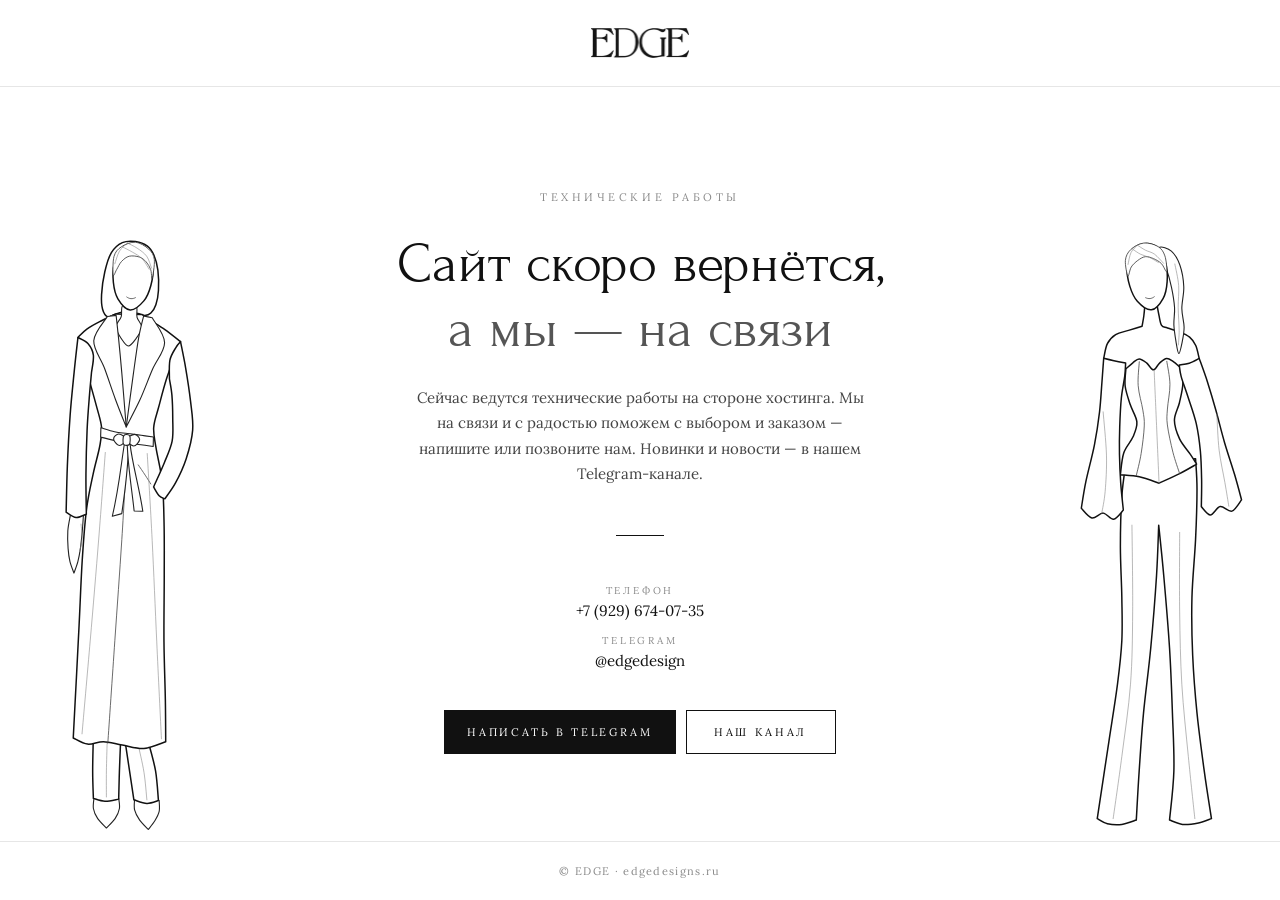
==== commit 6db872ee: "Redraw illustrations: layered couture line art Co-Authored-By: Claude Sonnet 5.5 <noreply@anthropic." ====
--- a/index.html
+++ b/index.html
@@ -124,7 +124,7 @@
     color: var(--muted);
   }
 
-  /* Линейные фигуры по бокам, «рисуются ручкой» при открытии */
+  /* Иллюстрации по бокам: линии «рисуются» при открытии, слои закрашены белым, чтобы тело не просвечивало */
   .figure {
     position: fixed;
     bottom: 64px;
@@ -134,22 +134,22 @@
     opacity: 0;
     z-index: 0;
   }
-  .figure.left  { left: max(24px, calc(50% - 600px)); }
-  .figure.right { right: max(24px, calc(50% - 600px)); }
+  .figure.left  { left: max(24px, calc(50% - 620px)); }
+  .figure.right { right: max(24px, calc(50% - 620px)); }
   .figure.go { opacity: 1; }
   .figure path {
-    fill: none;
-    stroke: var(--ink);
-    stroke-width: 1.1;
+    vector-effect: non-scaling-stroke;
     stroke-linecap: round;
     stroke-linejoin: round;
-    vector-effect: non-scaling-stroke;
     stroke-dasharray: 1;
     stroke-dashoffset: 1;
   }
-  .figure path.thin { stroke-width: .6; stroke: #777; }
-  .figure path.lace { stroke-width: .8; stroke: #444; }
-  .figure.go path { animation: draw 1.2s cubic-bezier(.45, 0, .25, 1) forwards; }
+  .figure .o { fill: #fff; stroke: #111; stroke-width: 1.5; }
+  .figure .m { fill: #fff; stroke: #222; stroke-width: 1.1; }
+  .figure .h { fill: #fff; stroke: #333; stroke-width: .8; }
+  .figure .i { fill: none; stroke: #444; stroke-width: .8; }
+  .figure .t { fill: none; stroke: #888; stroke-width: .6; }
+  .figure.go path { animation: draw 1s cubic-bezier(.45, 0, .25, 1) forwards; }
   @keyframes draw { to { stroke-dashoffset: 0; } }
   main, header, footer { position: relative; z-index: 1; }
   @media (max-width: 1080px) { .figure { display: none; } }
@@ -202,163 +202,80 @@
 
 <footer>© EDGE · edgedesigns.ru</footer>
 
-<!-- Силуэты по вещам EDGE: длинное чёрное пальто с клетчатым комплектом; корсет «Грань» и брюки клёш -->
-<svg class="figure left" viewBox="0 0 200 600" aria-hidden="true"><g class="pose" transform="rotate(4 100 250)">
-  
-  <!-- Длинное чёрное пальто поверх клетчатого комплекта, шпильки с ремешками -->
-  <!-- голова: очки, волнистые тёмные волосы с пробором -->
-  <g transform="rotate(5 100 80)">
-  <path d="M100 22 C113 22 120 34 119 47 C118 62 110 73 100 73 C90 73 82 62 81 47 C80 34 87 22 100 22"/>
-  <path d="M100 17 C85 17 77 30 78 48 C70 62 76 78 68 96 C62 112 72 122 64 140 C60 150 68 158 76 154"/>
-  <path d="M100 17 C115 17 123 30 122 48 C130 62 124 78 132 96 C138 112 128 122 136 140 C140 150 132 158 124 154"/>
-  <path class="thin" d="M100 17 C92 24 86 34 84 46"/>
-  <path class="thin" d="M100 17 C108 24 114 34 116 46"/>
-  <path class="thin" d="M84 40 C78 56 86 72 80 90 C76 104 84 114 78 130"/>
-  <path class="thin" d="M91 30 C85 50 91 66 87 84 C84 98 91 108 87 122"/>
-  <path class="thin" d="M116 40 C122 56 114 72 120 90 C124 104 116 114 122 130"/>
-  <path class="thin" d="M109 30 C115 50 109 66 113 84 C116 98 109 108 113 122"/>
-  <path d="M88 47 C88 44 98 44 98 47 C98 52 94 54 92 54 C89 54 88 51 88 47"/>
-  <path d="M102 47 C102 44 112 44 112 47 C112 51 111 54 108 54 C106 54 102 52 102 47"/>
-  <path d="M98 47 C99 46 101 46 102 47"/>
-  <path class="thin" d="M100 52 C99 56 98 58 99.5 59 C101 60 102.5 59 103 58"/>
-  <path class="lace" d="M94 65 C97 63 99 64 100 64.5 C101 64 103 63 106 65 C103 68 97 68 94 65"/>
-  </g>
-  <path d="M94 73 C94 82 93 90 90 96"/>
-  <path d="M106 73 C106 82 107 90 110 96"/>
-  <g transform="translate(100 0) scale(1.3 1) translate(-100 0)">
-  <!-- плечи и воротник с лацканами -->
-  <path d="M90 96 C80 99 70 102 62 108"/>
-  <path d="M110 96 C120 99 130 102 138 108"/>
-  <path d="M90 96 L83 122 L93 148 L98 174"/>
-  <path d="M110 96 L117 122 L107 148 L102 174"/>
-  <!-- клетчатый топ в проёме -->
-  <path class="thin" d="M91 128 L109 128"/>
-  <path class="thin" d="M93 140 L107 140"/>
-  <path class="thin" d="M95 152 L105 152"/>
-  <path class="thin" d="M97 164 L103 164"/>
-  <path class="thin" d="M95 110 L98 172"/>
-  <path class="thin" d="M100 108 L100 174"/>
-  <path class="thin" d="M105 110 L102 172"/>
-  <!-- левый рукав, рука вдоль тела -->
-  <path d="M62 108 C50 150 48 210 52 270 C53 295 54 310 55 322"/>
-  <path d="M74 120 C66 160 64 220 66 280 C66 300 66 312 66 322"/>
-  <path d="M55 322 C58 327 63 327 66 322"/>
-  <path d="M57 327 C55 340 59 350 64 346 C66 340 66 332 65 327"/>
-  <!-- правый рукав, рука на бедре -->
-  <path d="M138 108 C152 138 158 180 152 218 C149 238 142 252 130 262"/>
-  <path d="M126 120 C132 150 136 188 132 222 C130 240 128 252 130 262"/>
-  <path d="M130 262 C124 264 120 268 118 274"/>
-  <!-- корпус и силуэт пальто -->
-  <path d="M74 140 C72 230 70 330 68 400 C66 450 62 490 58 524"/>
-  <path d="M126 140 C128 230 130 330 132 400 C134 450 138 490 142 524"/>
-  <!-- борт пальто, пуговица -->
-  <path d="M98 174 C97 260 95 400 92 520"/>
-  <path d="M102 174 C103 260 105 400 108 520"/>
-  <path d="M98 232 C100 235 102 235 104 232"/>
-  <!-- подол -->
-  <path d="M58 524 C72 531 84 531 92 521"/>
-  <path d="M108 521 C116 531 130 531 142 524"/>
-  <!-- складки и карманы -->
-  <path class="thin" d="M82 330 C80 410 76 470 72 528"/>
-  <path class="thin" d="M118 330 C120 410 124 470 128 528"/>
-  <path class="thin" d="M70 300 C74 306 80 308 86 306"/>
-  <!-- клетчатая юбка под пальто -->
-  <path class="thin" d="M94 450 L106 450"/>
-  <path class="thin" d="M93 480 L107 480"/>
-  <path class="thin" d="M96 440 L95 518"/>
-  <path class="thin" d="M104 440 L105 518"/>
-  <g transform="rotate(-4 100 250)">
-  <!-- ноги и шпильки с ремешками -->
-  <path d="M88 530 C86 546 88 560 86 576"/>
-  <path d="M99 526 C99 546 99 560 98 576"/>
-  <path d="M103 526 C103 546 104 560 105 576"/>
-  <path d="M114 530 C114 546 113 560 114 576"/>
-  <path d="M86 576 C80 580 72 584 64 587 C62 590 68 591 76 590 C82 590 88 586 92 580"/>
-  <path class="thin" d="M86 572 L96 576"/>
-  <path d="M98 576 L99 594"/>
-  <path d="M105 576 C112 582 122 586 130 587 C134 590 128 591 120 590 C114 590 108 586 104 580"/>
-  <path class="thin" d="M105 572 L115 576"/>
-  <path d="M104 576 L103 594"/>
-</g>
-</g>
-</g>
+<!-- Иллюстрации EDGE: длинное пальто; корсетный комплект с рукавами-«крыльями» и брюками клёш -->
+<svg class="figure left" viewBox="0 0 266 830" aria-hidden="true">
+  <path class="m" d="M97 776C102.7 776.3 125.3 777.7 131 778C131.2 780.3 132.8 787.3 132 792C131.2 796.7 129 801.5 126 806C123 810.5 116 816.8 114 819C112 816.8 105 810.5 102 806C99 801.5 96.8 797 96 792C95.2 787 96.8 778.7 97 776Z"/>
+  <path class="m" d="M153 778C158.7 778.5 181.3 780.5 187 781C187 783.5 188 791.3 187 796C186 800.7 183.5 804.8 181 809C178.5 813.2 173.5 819 172 821C170 818.8 163.2 812.5 160 808C156.8 803.5 154.2 799 153 794C151.8 789 153 780.7 153 778Z"/>
+  <path class="o" d="M96 690C95.8 698.3 95 725.3 95 740C95 754.7 95.8 771.7 96 778C98.7 778.7 106.2 781.8 112 782C117.8 782.2 127.8 779.5 131 779C131.2 772.5 131.5 754.8 132 740C132.5 725.2 133.7 698.3 134 690Z"/>
+  <path class="o" d="M140 700C141 706.7 144 726.7 146 740C148 753.3 151 773.3 152 780C155 780.8 164.3 784.8 170 785C175.7 785.2 183.3 781.7 186 781C185.3 774.2 184.3 753.5 182 740C179.7 726.5 173.7 706.7 172 700Z"/>
+  <path class="t" d="M115 702C114.8 708.3 114.2 727.7 114 740C113.8 752.3 114 770 114 776"/>
+  <path class="t" d="M158 704C159.3 710.3 164 729.3 166 742C168 754.7 169.3 773.7 170 780"/>
+  <g transform="rotate(1.5 130 700)">
+  <g transform="rotate(3 130 104)">
+  <path class="o" d="M131 7C125.2 6.7 118.3 7 113 10C107.7 13 102.5 18 99 25C95.5 32 93.5 42.2 92 52C90.5 61.8 89.8 75.3 90 84C90.2 92.7 91.2 99 93 104C94.8 109 98.2 113 101 114C103.8 115 106.8 111.3 110 110C113.2 108.7 116.5 106.8 120 106C123.5 105.2 127.3 105 131 105C134.7 105 138.5 105.5 142 106C145.5 106.5 149 108.3 152 108C155 107.7 157.7 106.7 160 104C162.3 101.3 164.7 97.3 166 92C167.3 86.7 168.2 80 168 72C167.8 64 166.7 52 165 44C163.3 36 160.8 29.3 158 24C155.2 18.7 152.5 14.8 148 12C143.5 9.2 136.8 7.3 131 7Z"/>
+  </g>
+  <path class="o" d="M112 108C108.7 109.7 98.7 114.3 92 118C85.3 121.7 77.3 126 72 130C66.7 134 62 140 60 142C62.3 150 69.3 174.3 74 190C78.7 205.7 84.3 223.3 88 236C91.7 248.7 95 256.7 96 266C97 275.3 95.7 281.3 94 292C92.3 302.7 88.7 315.3 86 330C83.3 344.7 80 360 78 380C76 400 75 423.3 74 450C73 476.7 72.7 511.7 72 540C71.3 568.3 70.7 594 70 620C69.3 646 68.3 683.3 68 696C71.3 697.3 81 703.3 88 704C95 704.7 102 700 110 700C118 700 126.7 702.7 136 704C145.3 705.3 156 709 166 708C176 707 191 699.7 196 698C195.7 688.3 195 663 194 640C193 617 191 588.3 190 560C189 531.7 188.7 496.7 188 470C187.3 443.3 187 421.7 186 400C185 378.3 184.3 358 182 340C179.7 322 174.3 304.7 172 292C169.7 279.3 167.7 273.3 168 264C168.3 254.7 171.3 247.3 174 236C176.7 224.7 180.3 208.7 184 196C187.7 183.3 193 168.7 196 160C199 151.3 201 146.7 202 144C198.3 141.3 187 132.7 180 128C173 123.3 165.3 119.3 160 116C154.7 112.7 150 109.3 148 108Z"/>
+  <path class="i" d="M148 316C149.7 318.3 155 325.7 158 330C161 334.3 164.7 340 166 342"/>
+  <path class="i" d="M132 292C131.3 313.3 129.7 375.3 128 420C126.3 464.7 124 513 122 560C120 607 117 678.3 116 702"/>
+  <path class="t" d="M102 300C101 320 98.3 376.7 96 420C93.7 463.3 90.7 515 88 560C85.3 605 81.3 668.3 80 690"/>
+  <path class="t" d="M160 300C161.7 320 166.7 376.7 170 420C173.3 463.3 176.7 514.3 180 560C183.3 605.7 188.3 671.7 190 694"/>
+  <path class="m" d="M56 388C55.5 391.7 53.3 402.3 53 410C52.7 417.7 53.3 427 54 434C54.7 441 55.5 446.3 57 452C58.5 457.7 62 465.3 63 468C63.8 465.3 66.7 457.7 68 452C69.3 446.3 70.2 441 71 434C71.8 427 72.5 417.7 73 410C73.5 402.3 73.8 391.7 74 388C71 388 59 388 56 388Z"/>
+  <path class="t" d="M71 400C71.3 403.3 73.2 413.7 73 420C72.8 426.3 70.5 435 70 438"/>
+  <path class="o" d="M60 142C59.3 150 57.3 172 56 190C54.7 208 53 228.3 52 250C51 271.7 50.3 297.7 50 320C49.7 342.3 50 373.3 50 384C52.3 385.2 59.3 390.7 64 391C68.7 391.3 75.7 386.8 78 386C77.7 376.7 76.3 349.3 76 330C75.7 310.7 75.7 288 76 270C76.3 252 77.3 235.3 78 222C78.7 208.7 79.7 195.3 80 190C80.3 186 83 172.7 82 166C81 159.3 77.7 154 74 150C70.3 146 62.3 143.3 60 142Z"/>
+  <path class="o" d="M202 144C203.3 150 207.3 166.3 210 180C212.7 193.7 216 211.7 218 226C220 240.3 222.7 252.7 222 266C221.3 279.3 217.7 293.7 214 306C210.3 318.3 204.7 330.7 200 340C195.3 349.3 188.3 358.3 186 362C184.7 361.3 180.7 360.7 178 358C175.3 355.3 171.3 348 170 346C172.3 340.3 180 322.7 184 312C188 301.3 192.3 292.3 194 282C195.7 271.7 194.3 260.7 194 250C193.7 239.3 193 227 192 218C191 209 188.7 199.7 188 196C188 191.7 186.7 177.3 188 170C189.3 162.7 193.7 156.3 196 152C198.3 147.7 201 145.3 202 144Z"/>
+  <path class="m" d="M121 96C117.7 98.7 120.5 107 119 112C117.5 117 111.8 121 112 126C112.2 131 117 137.7 120 142C123 146.3 126.7 152 130 152C133.3 152 137 146.3 140 142C143 137.7 147.8 131 148 126C148.2 121 142.5 117 141 112C139.5 107 142.3 98.7 139 96C135.7 93.3 124.3 93.3 121 96Z"/>
+  <path class="m" d="M112 110C110 110.3 102 111.7 100 112C97 117.7 82.3 134 82 146C81.7 158 92.7 170.7 98 184C103.3 197.3 108.7 212.7 114 226C119.3 239.3 127.3 257.7 130 264C128.7 251.7 124.3 210.7 122 190C119.7 169.3 117.7 153.3 116 140C114.3 126.7 112.7 115 112 110Z"/>
+  <path class="m" d="M150 110C152 110.3 160 111.7 162 112C165 117.7 179.7 134 180 146C180.3 158 169.3 170.7 164 184C158.7 197.3 153.7 212.7 148 226C142.3 239.3 133 257.7 130 264C131.3 251.7 135.7 210.7 138 190C140.3 169.3 142 153.3 144 140C146 126.7 149 115 150 110Z"/>
+  <path class="m" d="M95 266C98.2 266.8 107.8 269.8 114 271C120.2 272.2 125.8 272.3 132 273C138.2 273.7 145 274.3 151 275C157 275.7 165.2 276.7 168 277C168 279.2 168 287.8 168 290C165.2 289.7 157 288.7 151 288C145 287.3 138.2 286.8 132 286C125.8 285.2 120.2 284.2 114 283C107.8 281.8 98.2 279.7 95 279C95 276.8 95 268.2 95 266Z"/>
+  <path class="m" d="M128 288C124 318 122 350 114 388L127 384C131 350 134 318 134 288Z"/>
+  <path class="m" d="M136 288C140 316 150 346 156 380L144 380C140 350 134 320 132 288Z"/>
+  <path class="m" d="M131 281C130.8 278.3 123 274 120 274C117 274 112.8 278.3 113 281C113.2 283.7 118 290 121 290C124 290 131.2 283.7 131 281Z"/>
+  <path class="m" d="M131 281C131.2 278.3 139 274 142 274C145 274 149.2 278.3 149 281C148.8 283.7 144 290 141 290C138 290 130.8 283.7 131 281Z"/>
+  <path class="m" d="M127 276C128.3 274 133.7 274 135 276C136.3 278 136.3 286 135 288C133.7 290 128.3 290 127 288C125.7 286 125.7 278 127 276Z"/>
+  <g transform="rotate(3 130 104)">
+  <path class="o" d="M131 10C137.3 10 145.5 13 150 18C154.5 23 156.8 32 158 40C159.2 48 158.5 58 157 66C155.5 74 153.3 82 149 88C144.7 94 137 102 131 102C125 102 117.3 94 113 88C108.7 82 106.5 74 105 66C103.5 58 102.8 48 104 40C105.2 32 107.5 23 112 18C116.5 13 124.7 10 131 10Z"/>
+  <path class="h" d="M104 56C103.2 53 101.7 36.7 103 30C104.3 23.3 107.3 19.7 112 16C116.7 12.3 124.7 8 131 8C137.3 8 145.3 12.3 150 16C154.7 19.7 157.7 23.3 159 30C160.3 36.7 158.7 53.7 158 56C157.3 58.3 156.7 47.7 155 44C153.3 40.3 150.8 36.7 148 34C145.2 31.3 142 29 138 28C134 27 128 26.7 124 28C120 29.3 116.7 32.7 114 36C111.3 39.3 109.7 44.7 108 48C106.3 51.3 104.8 59 104 56Z"/>
+  <path class="t" d="M120 10C122.3 11 129.3 13.3 134 16C138.7 18.7 144.3 21.7 148 26C151.7 30.3 154.7 39.3 156 42"/>
+  <path class="t" d="M114 16C116.3 17 123.3 19.7 128 22C132.7 24.3 137.8 26.3 142 30C146.2 33.7 151.2 41.7 153 44"/>
+  <path class="t" d="M120 10C118.3 12 112.5 17 110 22C107.5 27 105.8 37 105 40"/>
+  <path class="i" d="M125 84.5C129 87 133 87 137 84.5"/>
+  </g>
+  </g>
 </svg>
 
-<svg class="figure right" viewBox="0 0 200 600" aria-hidden="true"><g class="pose" transform="rotate(-4 100 242)">
-  
-  <!-- Корсет «Грань» из серого твида с кружевом и брюки клёш «Футурина» -->
-  <!-- голова: светлые волосы мягкой волной, закрытые глаза с ресницами -->
-  <g transform="rotate(-5 100 80)">
-  <path d="M100 22 C113 22 120 34 119 47 C118 62 110 73 100 73 C90 73 82 62 81 47 C80 34 87 22 100 22"/>
-  <path d="M104 17 C88 16 77 28 78 46 C72 64 76 86 72 106 C69 122 76 132 74 146 C74 151 80 153 83 149"/>
-  <path d="M104 17 C116 18 124 30 122 46 C128 66 124 88 128 108 C131 124 124 134 126 148 C126 153 120 155 117 151"/>
-  <path class="thin" d="M92 17 C96 28 95 38 88 48"/>
-  <path class="thin" d="M86 32 C80 52 86 72 82 94 C79 110 85 122 82 136"/>
-  <path class="thin" d="M92 28 C86 48 91 68 88 90 C86 104 90 114 88 126"/>
-  <path class="thin" d="M114 32 C120 52 114 72 118 94 C121 110 115 122 118 136"/>
-  <path class="thin" d="M108 28 C114 48 109 68 112 90 C114 104 110 114 112 126"/>
-  <path class="thin" d="M89 41 C92 39 96 39 98 41"/>
-  <path class="thin" d="M102 41 C104 39 108 39 111 41"/>
-  <path class="lace" d="M89.5 46 C92 48.5 96 48.5 98.5 46"/>
-  <path class="thin" d="M90.5 47.5 L89 49 M93.5 49 L93 50.8 M96.5 48.8 L97 50.3"/>
-  <path class="lace" d="M101.5 46 C104 48.5 108 48.5 110.5 46"/>
-  <path class="thin" d="M109.5 47.5 L111 49 M106.5 49 L107 50.8 M103.5 48.8 L103 50.3"/>
-  <path class="thin" d="M100 50 C99 55 98 57.5 99.5 58.5 C101 59.5 102.5 58.5 103 57.5"/>
-  <path class="lace" d="M94 64 C97 62 99 63 100 63.5 C101 63 103 62 106 64 C103 67.5 97 67.5 94 64"/>
-  </g>
-  <path d="M94 73 C94 82 93 90 90 96"/>
-  <path d="M106 73 C106 82 107 90 110 96"/>
-  <g transform="translate(100 0) scale(1.3 1) translate(-100 0)">
-  <!-- плечи и ключицы -->
-  <path d="M90 96 C80 99 72 101 67 104"/>
-  <path d="M110 96 C120 99 128 101 133 104"/>
-  <path class="thin" d="M92 100 C98 103 102 103 108 100"/>
-  <!-- руки на бёдрах -->
-  <path d="M67 104 C56 128 48 152 46 180 C45 198 56 218 72 232"/>
-  <path d="M78 114 C70 138 64 160 64 180 C64 194 70 206 78 216"/>
-  <path d="M72 232 C76 238 82 238 84 232 C84 228 78 224 74 226"/>
-  <path d="M133 104 C144 128 152 152 154 180 C155 198 144 218 128 232"/>
-  <path d="M122 114 C130 138 136 160 136 180 C136 194 130 206 122 216"/>
-  <path d="M128 232 C124 238 118 238 116 232 C116 228 122 224 126 226"/>
-  <!-- корсет-бандо: прямой верх, талия, баска -->
-  <path d="M79 122 C90 119 110 119 121 122"/>
-  <path d="M79 122 C83 150 85 168 85 188"/>
-  <path d="M121 122 C117 150 115 168 115 188"/>
-  <path d="M85 188 C82 206 79 222 76 236"/>
-  <path d="M115 188 C118 206 121 222 124 236"/>
-  <path d="M76 236 C88 245 112 245 124 236"/>
-  <path class="thin" d="M100 123 L100 244"/>
-  <path class="thin" d="M91 125 C90 160 91 200 92 240"/>
-  <path class="thin" d="M109 125 C110 160 109 200 108 240"/>
-  <!-- кружевная аппликация -->
-  <path class="lace" d="M86 138 C94 140 100 150 98 162 C90 158 85 150 86 138"/>
-  <path class="thin" d="M88 142 C92 148 95 154 96 160"/>
-  <path class="lace" d="M84 164 C90 164 96 170 96 178 C88 178 84 172 84 164"/>
-  <path class="lace" d="M110 196 C118 192 124 198 122 208 C114 208 110 202 110 196"/>
-  <path class="thin" d="M112 200 C116 202 119 205 121 207"/>
-  <path class="lace" d="M106 216 C112 214 116 218 115 224 C109 224 106 220 106 216"/>
-  <g transform="rotate(4 100 242)">
-  <!-- высокая посадка брюк, клёш от колена -->
-  <path d="M78 242 C72 300 74 350 80 400 C86 480 66 548 52 587"/>
-  <path d="M122 242 C128 300 126 350 120 400 C114 480 134 548 148 587"/>
-  <path d="M100 246 C100 270 100 285 100 296"/>
-  <path d="M100 296 C99 390 97 480 92 587"/>
-  <path d="M100 296 C101 390 103 480 108 587"/>
-  <path class="thin" d="M88 262 C86 350 80 470 68 584"/>
-  <path class="thin" d="M112 262 C114 350 120 470 132 584"/>
-  <path d="M52 587 C70 592 84 591 92 587"/>
-  <path d="M108 587 C116 591 130 592 148 587"/>
-</g>
-</g>
-</g>
+<svg class="figure right" viewBox="0 0 266 830" aria-hidden="true">
+  <path class="o" d="M86 312C85 320 81.3 340.3 80 360C78.7 379.7 78 406.7 78 430C78 453.3 79.7 478.3 80 500C80.3 521.7 81 540 80 560C79 580 77 596.7 74 620C71 643.3 66.7 669 62 700C57.3 731 48.7 788.3 46 806C48.3 807.2 54.3 811.7 60 813C65.7 814.3 73.3 814.8 80 814C86.7 813.2 96.7 809 100 808C100.7 796.7 102.3 764.7 104 740C105.7 715.3 107.3 688.3 110 660C112.7 631.7 117 601.7 120 570C123 538.3 126.2 498.3 128 470C129.8 441.7 130.5 411.7 131 400C132.2 411.7 135.5 441.7 138 470C140.5 498.3 144 538.3 146 570C148 601.7 149 631.7 150 660C151 688.3 152.7 715.3 152 740C151.3 764.7 147 796.7 146 808C149 809 157.3 813.3 164 814C170.7 814.7 179.3 813.3 186 812C192.7 810.7 201 807 204 806C202.3 795 197.3 764.3 194 740C190.7 715.7 186.7 686.7 184 660C181.3 633.3 179.2 606.7 178 580C176.8 553.3 176.3 526.7 177 500C177.7 473.3 180.8 445 182 420C183.2 395 184 368.7 184 350C184 331.3 182.3 315 182 308Z"/>
+  <path class="t" d="M94 400C94.2 420 95.3 483.3 95 520C94.7 556.7 94.5 586.7 92 620C89.5 653.3 84 689 80 720C76 751 70 791.7 68 806"/>
+  <path class="t" d="M160 410C160 428.3 159.5 485 160 520C160.5 555 161 586.7 163 620C165 653.3 169 689 172 720C175 751 179.5 791.7 181 806"/>
+  <g transform="rotate(-2.5 130 330)">
+  <path class="o" d="M122 96C121.7 98.3 120.8 105.3 120 110C119.2 114.7 117.5 121.7 117 124C113.8 124.8 104.2 127.3 98 129C91.8 130.7 85 131.2 80 134C75 136.8 71 140.7 68 146C65 151.3 63 162.7 62 166C65 168.7 77 179.3 80 182C84.2 183.3 96.7 188 105 190C113.3 192 121.5 194 130 194C138.5 194 147 191.7 156 190C165 188.3 179.3 185 184 184C185.7 182 192.3 174 194 172C193.3 169 192 159 190 154C188 149 185.7 145.3 182 142C178.3 138.7 173 136.3 168 134C163 131.7 156 129.7 152 128C148 126.3 145.8 127 144 124C142.2 121 141.8 114.7 141 110C140.2 105.3 139.3 98.3 139 96Z"/>
+  <path class="o" d="M92 182C93.7 180.7 98.8 176.2 102 174C105.2 171.8 107.8 168.8 111 169C114.2 169.2 117.8 172.3 121 175C124.2 177.7 127 184.8 130 185C133 185.2 135.8 178.5 139 176C142.2 173.5 145.8 170.2 149 170C152.2 169.8 155 172.8 158 175C161 177.2 165.5 181.7 167 183C167.5 186.7 170.5 196.8 170 205C169.5 213.2 166.3 223.5 164 232C161.7 240.5 156.3 247.7 156 256C155.7 264.3 158.7 274 162 282C165.3 290 172.3 298 176 304C179.7 310 182.7 315.7 184 318C180 320 168.8 326 160 330C151.2 334 135.8 340 131 342C126.5 340.3 112.8 334.3 104 332C95.2 329.7 82.3 328.7 78 328C79 323 80.7 306.7 84 298C87.3 289.3 94.7 283 98 276C101.3 269 104.3 263.3 104 256C103.7 248.7 98.3 240.3 96 232C93.7 223.7 90.7 214.3 90 206C89.3 197.7 91.7 186 92 182Z"/>
+  <path class="t" d="M131 187C131 199.5 131 236.2 131 262C131 287.8 131 328.7 131 342"/>
+  <path class="i" d="M111 173C110.5 178.5 107.7 194.8 108 206C108.3 217.2 112 230.7 113 240C114 249.3 114.8 252 114 262C113.2 272 110.3 288.7 108 300C105.7 311.3 101.3 325 100 330"/>
+  <path class="i" d="M149 174C149.5 179.3 152.3 195 152 206C151.7 217 148 230.7 147 240C146 249.3 145.2 252 146 262C146.8 272 149.7 288.7 152 300C154.3 311.3 158.7 325 160 330"/>
+  <path class="o" d="M62 166C61.3 171.7 59.5 187.7 58 200C56.5 212.3 55.3 225.8 53 240C50.7 254.2 47.8 269.2 44 285C40.2 300.8 33.7 320.5 30 335C26.3 349.5 23.3 365.8 22 372C24.3 374.3 31 384.7 36 386C41 387.3 47 379.5 52 380C57 380.5 61.3 389.5 66 389C70.7 388.5 77.7 379 80 377C79.7 370.8 78.3 352.8 78 340C77.7 327.2 77.7 313 78 300C78.3 287 79 275 80 262C81 249 82.3 233.7 84 222C85.7 210.3 88.7 200 90 192C91.3 184 91.7 177 92 174C89.3 173.3 81 171.3 76 170C71 168.7 64.3 166.7 62 166Z"/>
+  <path class="o" d="M194 172C195.7 177.5 200.7 192.8 204 205C207.3 217.2 210.7 230.8 214 245C217.3 259.2 220.3 275 224 290C227.7 305 232.7 321.7 236 335C239.3 348.3 242.7 364.2 244 370C241.7 372.5 235 383.7 230 385C225 386.3 219 377.3 214 378C209 378.7 204.3 389.2 200 389C195.7 388.8 190 379 188 377C188.3 370.8 189.7 352.8 190 340C190.3 327.2 190.7 313 190 300C189.3 287 188.3 274.7 186 262C183.7 249.3 179 235 176 224C173 213 169.7 203.3 168 196C166.3 188.7 166.3 182.7 166 180C168.3 179.7 175.3 179.3 180 178C184.7 176.7 191.7 173 194 172Z"/>
+  <path class="t" d="M58 240C58.3 250 60.3 281.7 60 300C59.7 318.3 57.7 336.7 56 350C54.3 363.3 51 375 50 380"/>
+  <path class="t" d="M215 250C215.2 258.3 214.8 284.2 216 300C217.2 315.8 220.3 332 222 345C223.7 358 225.3 372.5 226 378"/>
+  <path class="m" d="M146 16C148.5 14.7 157.5 17.7 162 22C166.5 26.3 170.5 33.7 173 42C175.5 50.3 177 62 177 72C177 82 173.3 92.7 173 102C172.7 111.3 175.3 120 175 128C174.7 136 172.5 144 171 150C169.5 156 167.3 164.3 166 164C164.7 163.7 163.8 154.7 163 148C162.2 141.3 161 132 161 124C161 116 163.2 108.7 163 100C162.8 91.3 161.5 81 160 72C158.5 63 156.2 53 154 46C151.8 39 148.3 35 147 30C145.7 25 143.5 17.3 146 16Z"/>
+  <path class="t" d="M166 40C166.7 45 169.7 60 170 70C170.3 80 168.3 89.7 168 100C167.7 110.3 168.3 123.3 168 132C167.7 140.7 166.3 148.7 166 152"/>
+  <g transform="rotate(-4 130 104)">
+  <path class="o" d="M131 10C137.3 10 145.5 13 150 18C154.5 23 156.8 32 158 40C159.2 48 158.5 58 157 66C155.5 74 153.3 82 149 88C144.7 94 137 102 131 102C125 102 117.3 94 113 88C108.7 82 106.5 74 105 66C103.5 58 102.8 48 104 40C105.2 32 107.5 23 112 18C116.5 13 124.7 10 131 10Z"/>
+  <path class="h" d="M104 52C102.8 50.3 101.7 36 103 30C104.3 24 107.3 19.5 112 16C116.7 12.5 124.7 9 131 9C137.3 9 145.5 12.5 150 16C154.5 19.5 156.7 24 158 30C159.3 36 159 50.3 158 52C157 53.7 154.7 43.3 152 40C149.3 36.7 145.5 34 142 32C138.5 30 134.7 28 131 28C127.3 28 123.5 30 120 32C116.5 34 112.7 36.7 110 40C107.3 43.3 105.2 53.7 104 52Z"/>
+  <path class="t" d="M122 11C123.7 12.3 128.3 16.5 132 19C135.7 21.5 140.2 22.5 144 26C147.8 29.5 153.2 37.7 155 40"/>
+  <path class="t" d="M115 16C116.7 17.3 121.3 21.7 125 24C128.7 26.3 133.2 27.7 137 30C140.8 32.3 146.2 36.7 148 38"/>
+  <path class="t" d="M122 11C120.3 12.5 114.7 15.8 112 20C109.3 24.2 107 33.3 106 36"/>
+  <path class="i" d="M125 84.5C129 87 133 87 137 84.5"/>
+  </g>
+  </g>
 </svg>
 
 <script>
-  // Задержки по порядку линий — фигура «рисуется» сверху вниз
+  // Задержки по порядку слоёв — иллюстрация «рисуется» слой за слоем
   document.querySelectorAll('.figure').forEach(function (svg, f) {
     svg.querySelectorAll('path').forEach(function (p, i) {
       p.setAttribute('pathLength', '1');
-      p.style.animationDelay = (0.3 + f * 0.3 + i * 0.045) + 's';
+      p.style.animationDelay = (0.2 + f * 0.25 + i * 0.04) + 's';
     });
     requestAnimationFrame(function () { svg.classList.add('go'); });
   });
